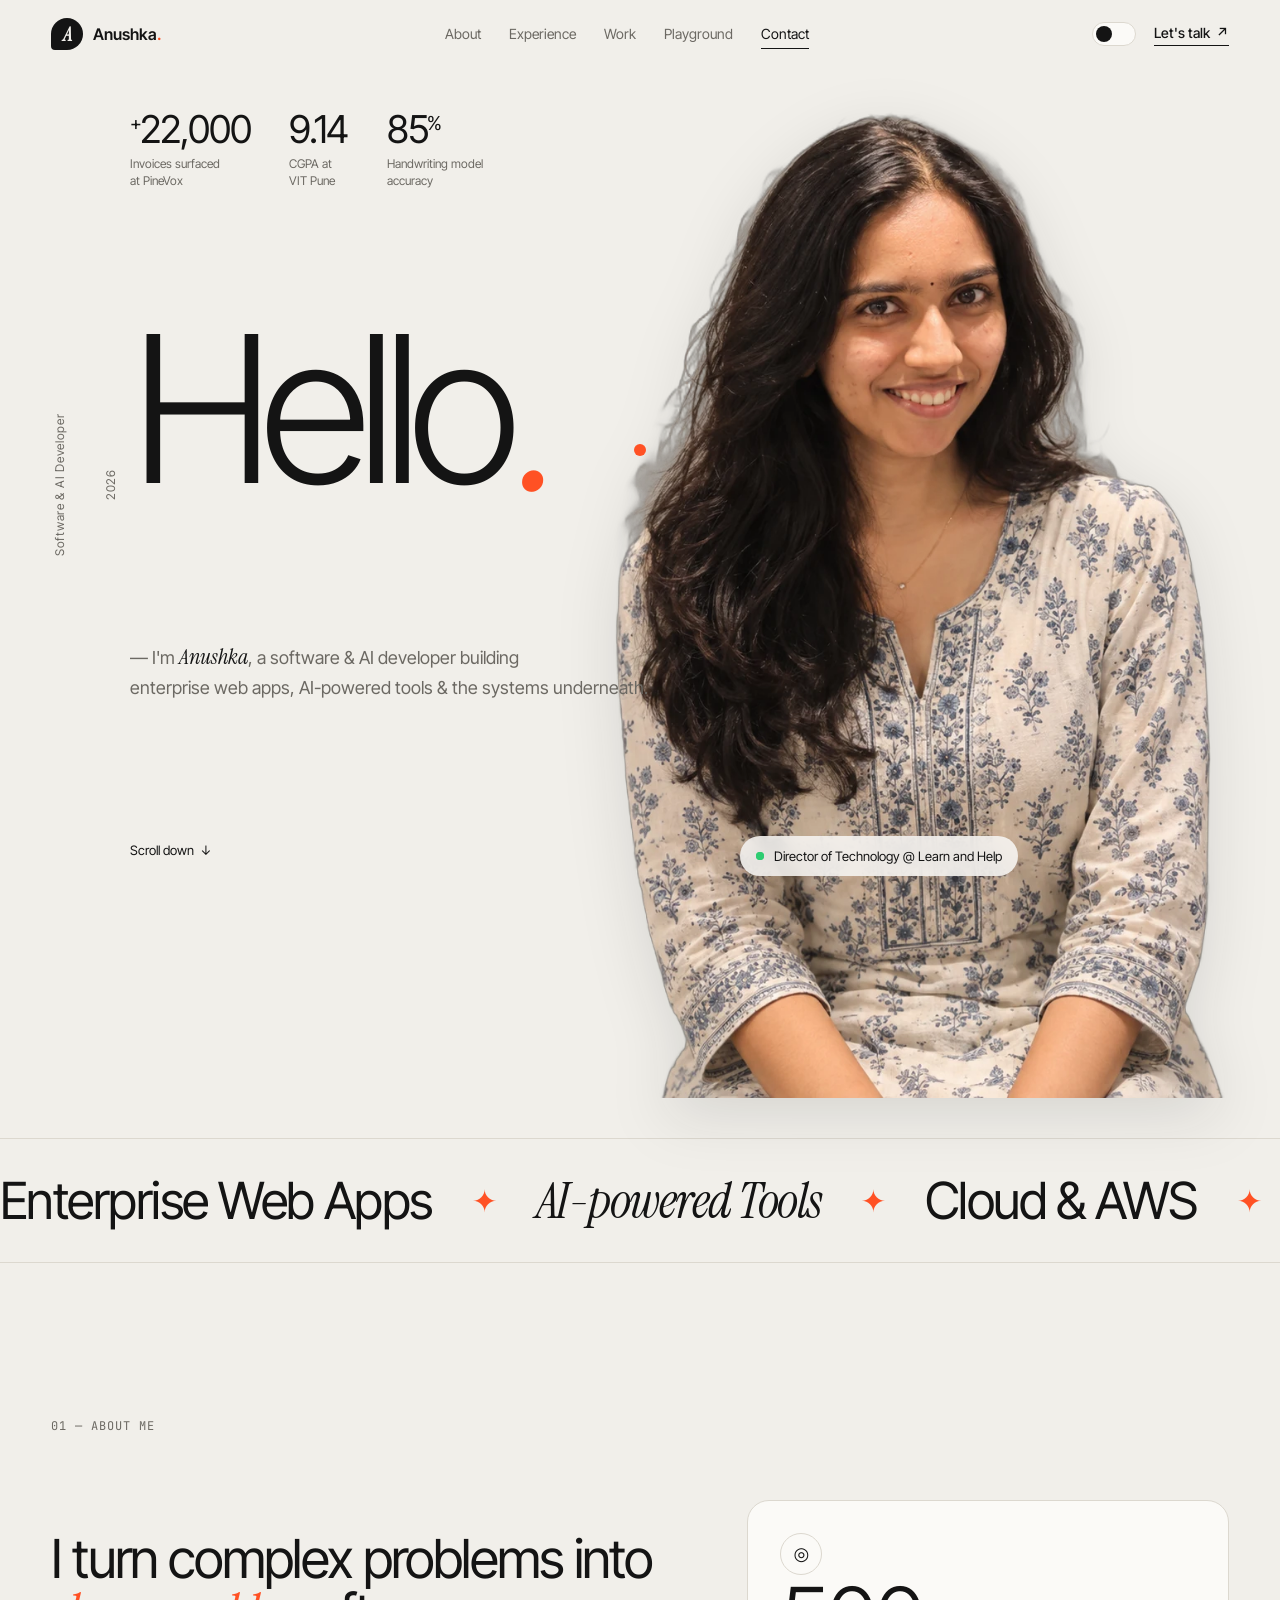
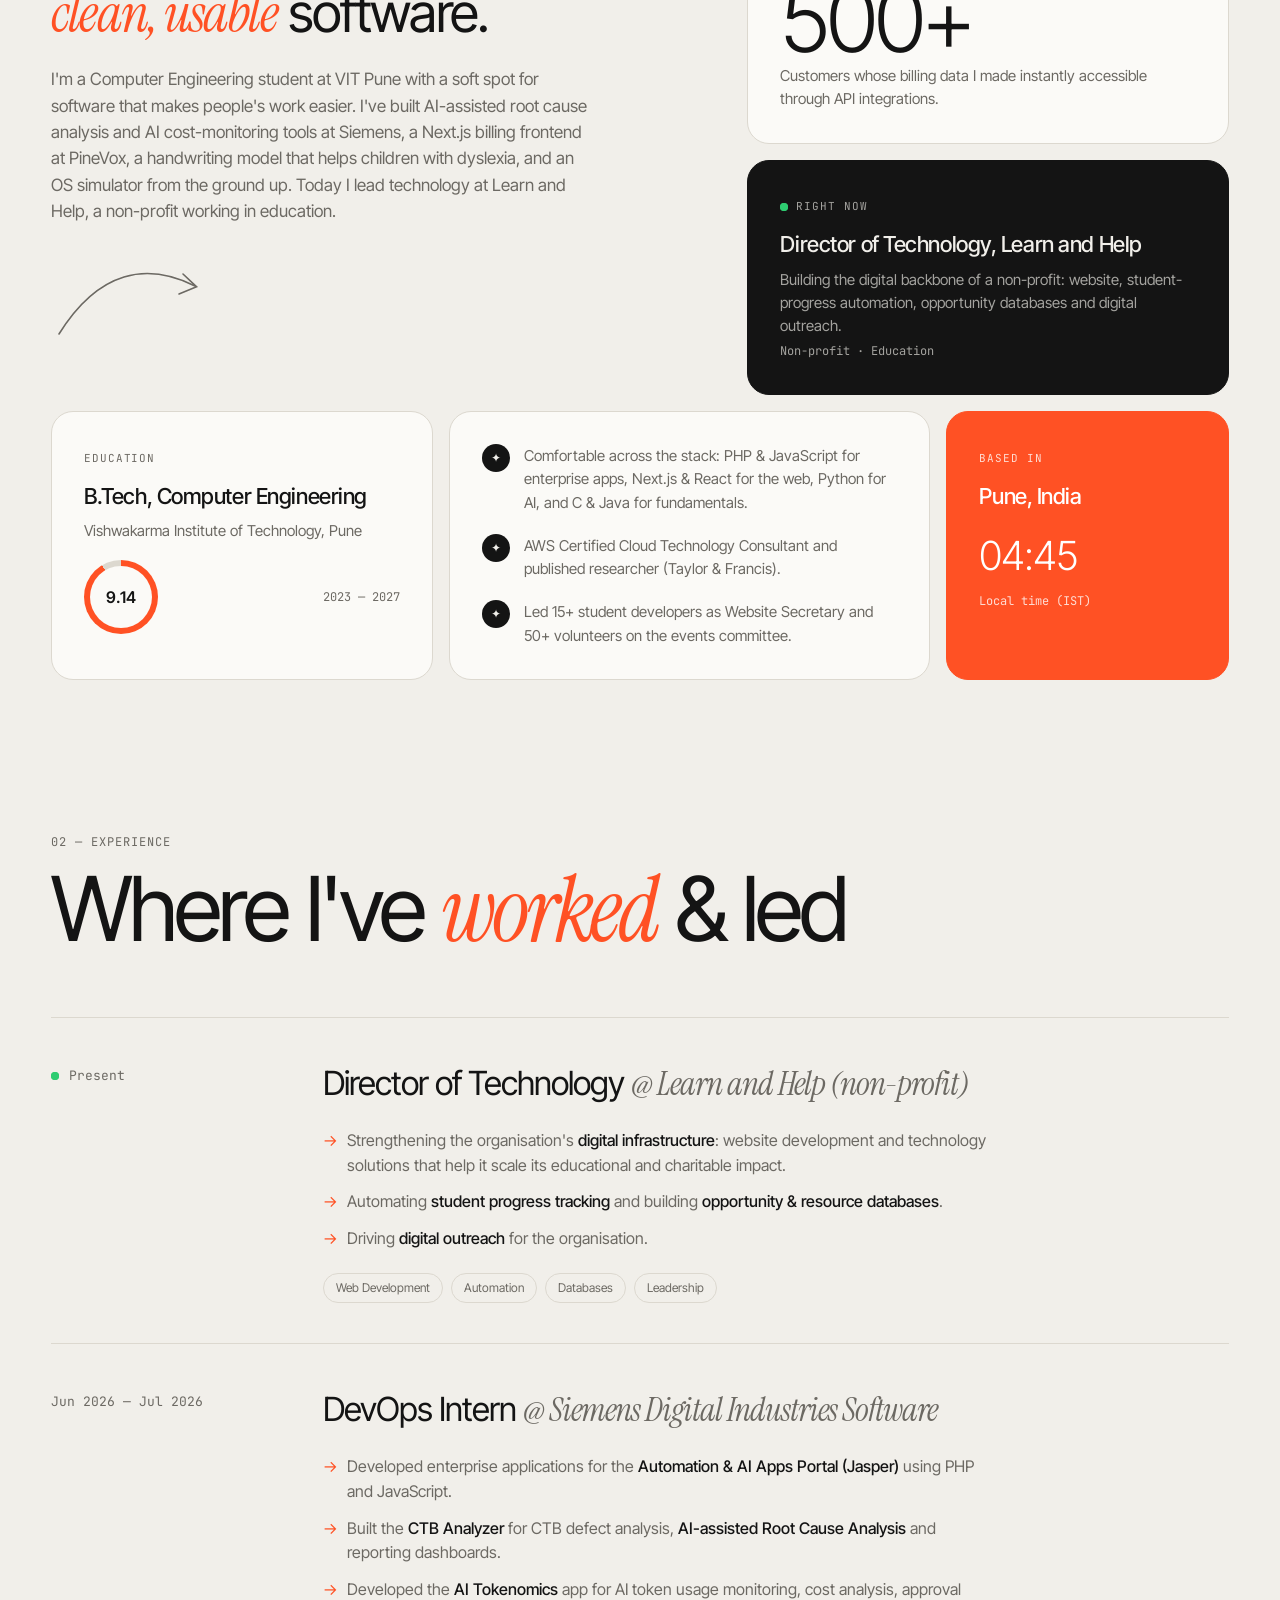
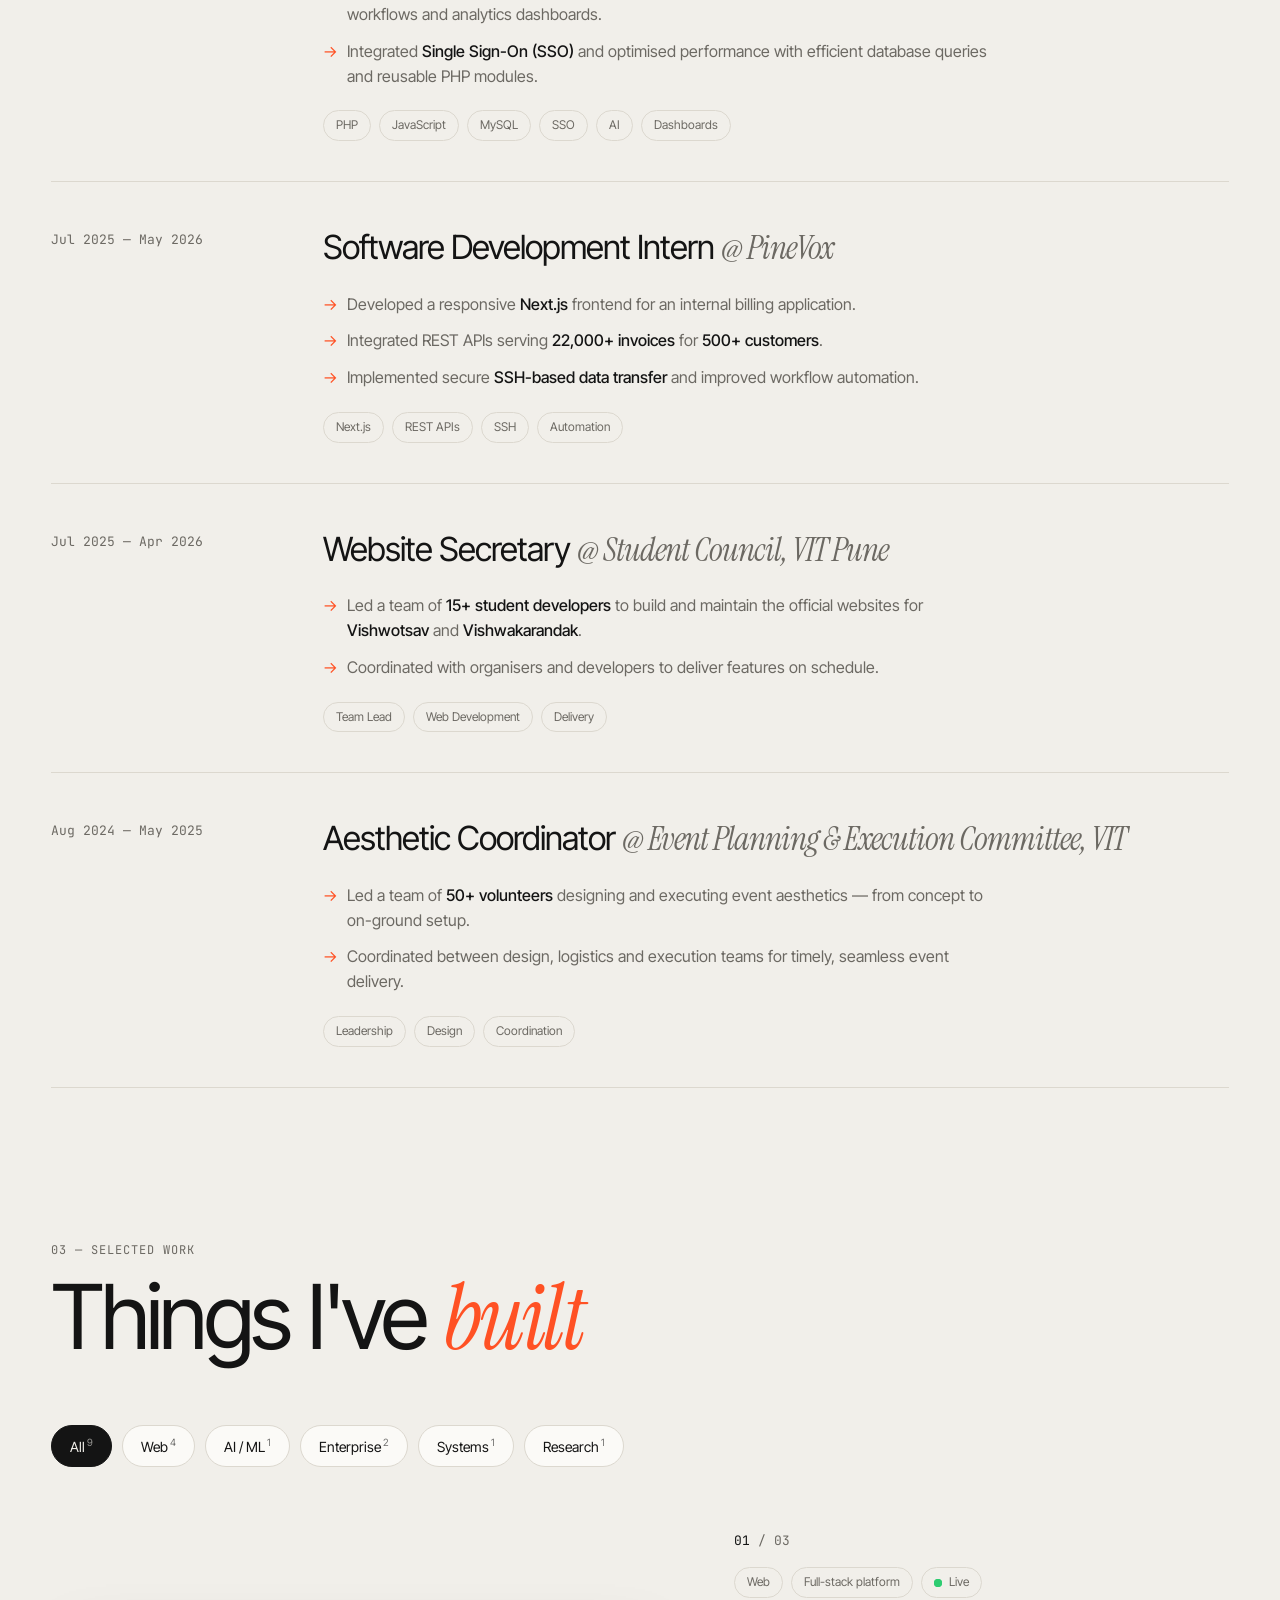
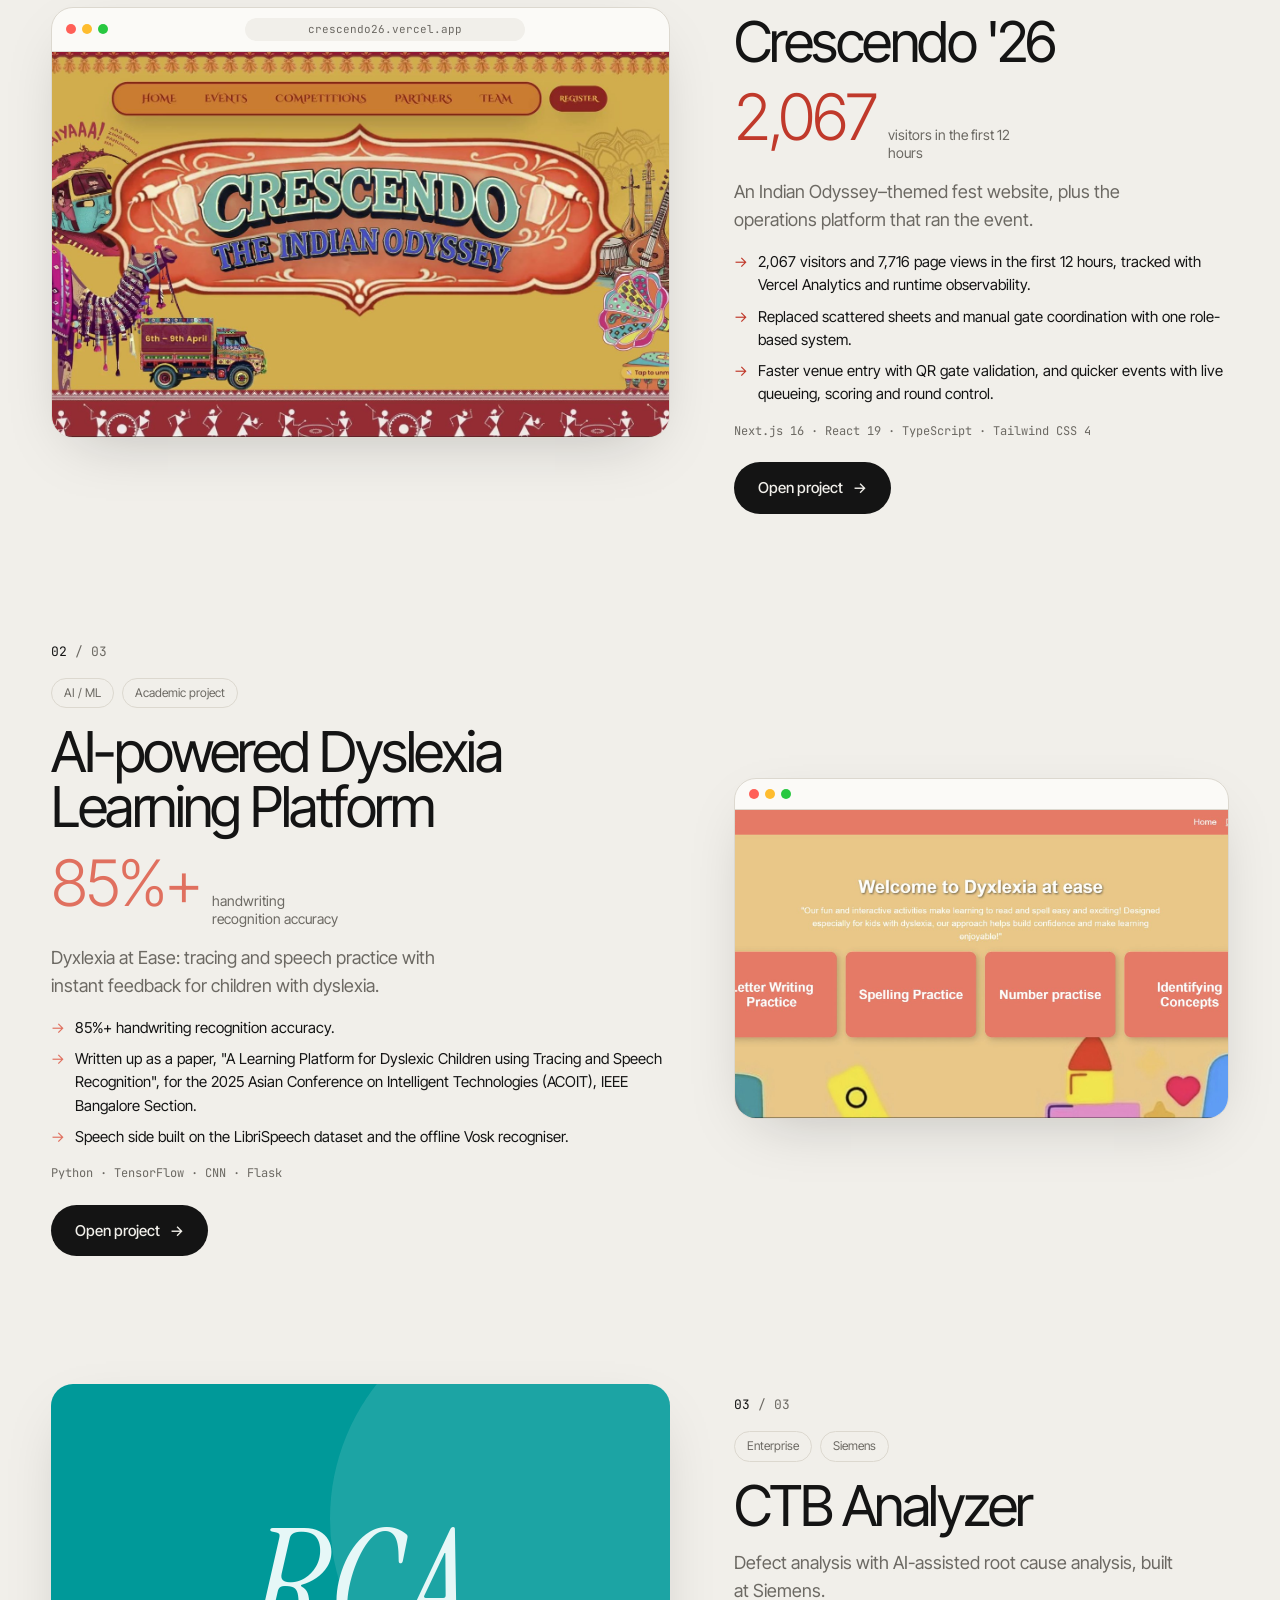
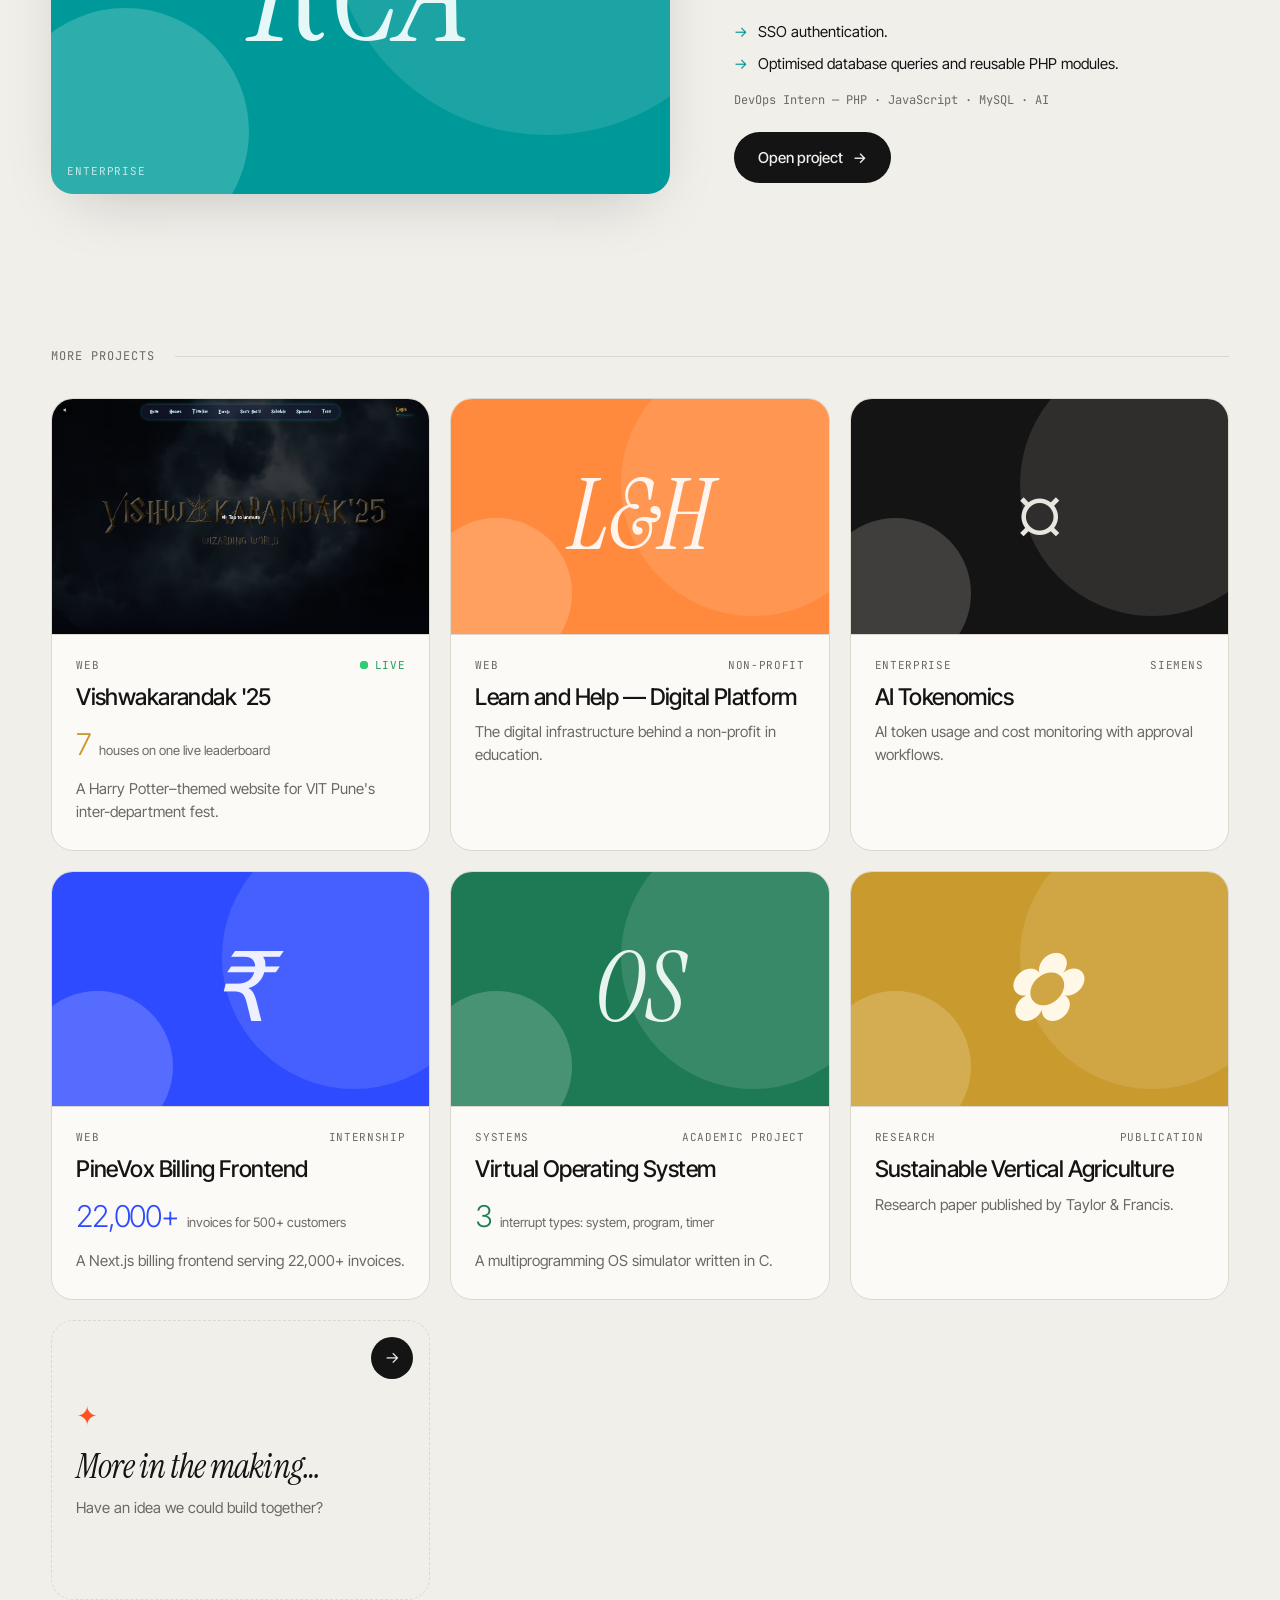
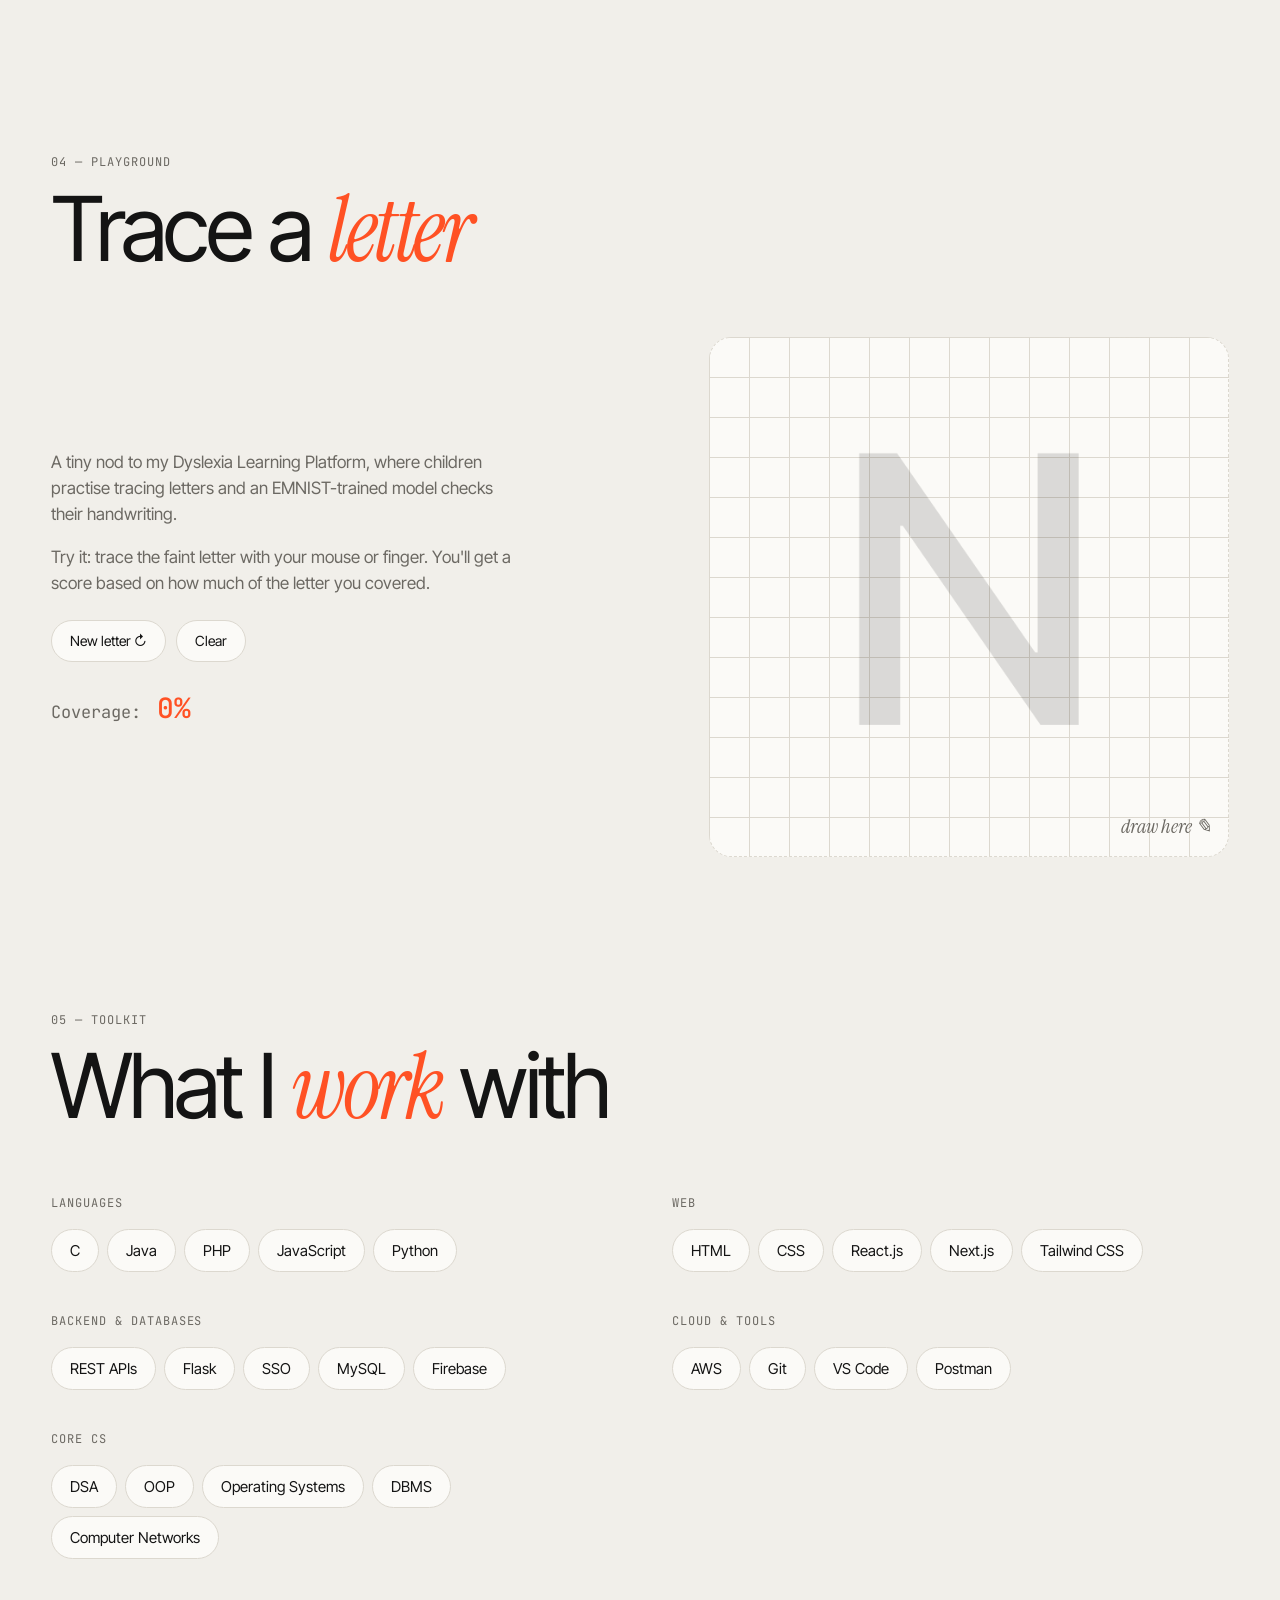
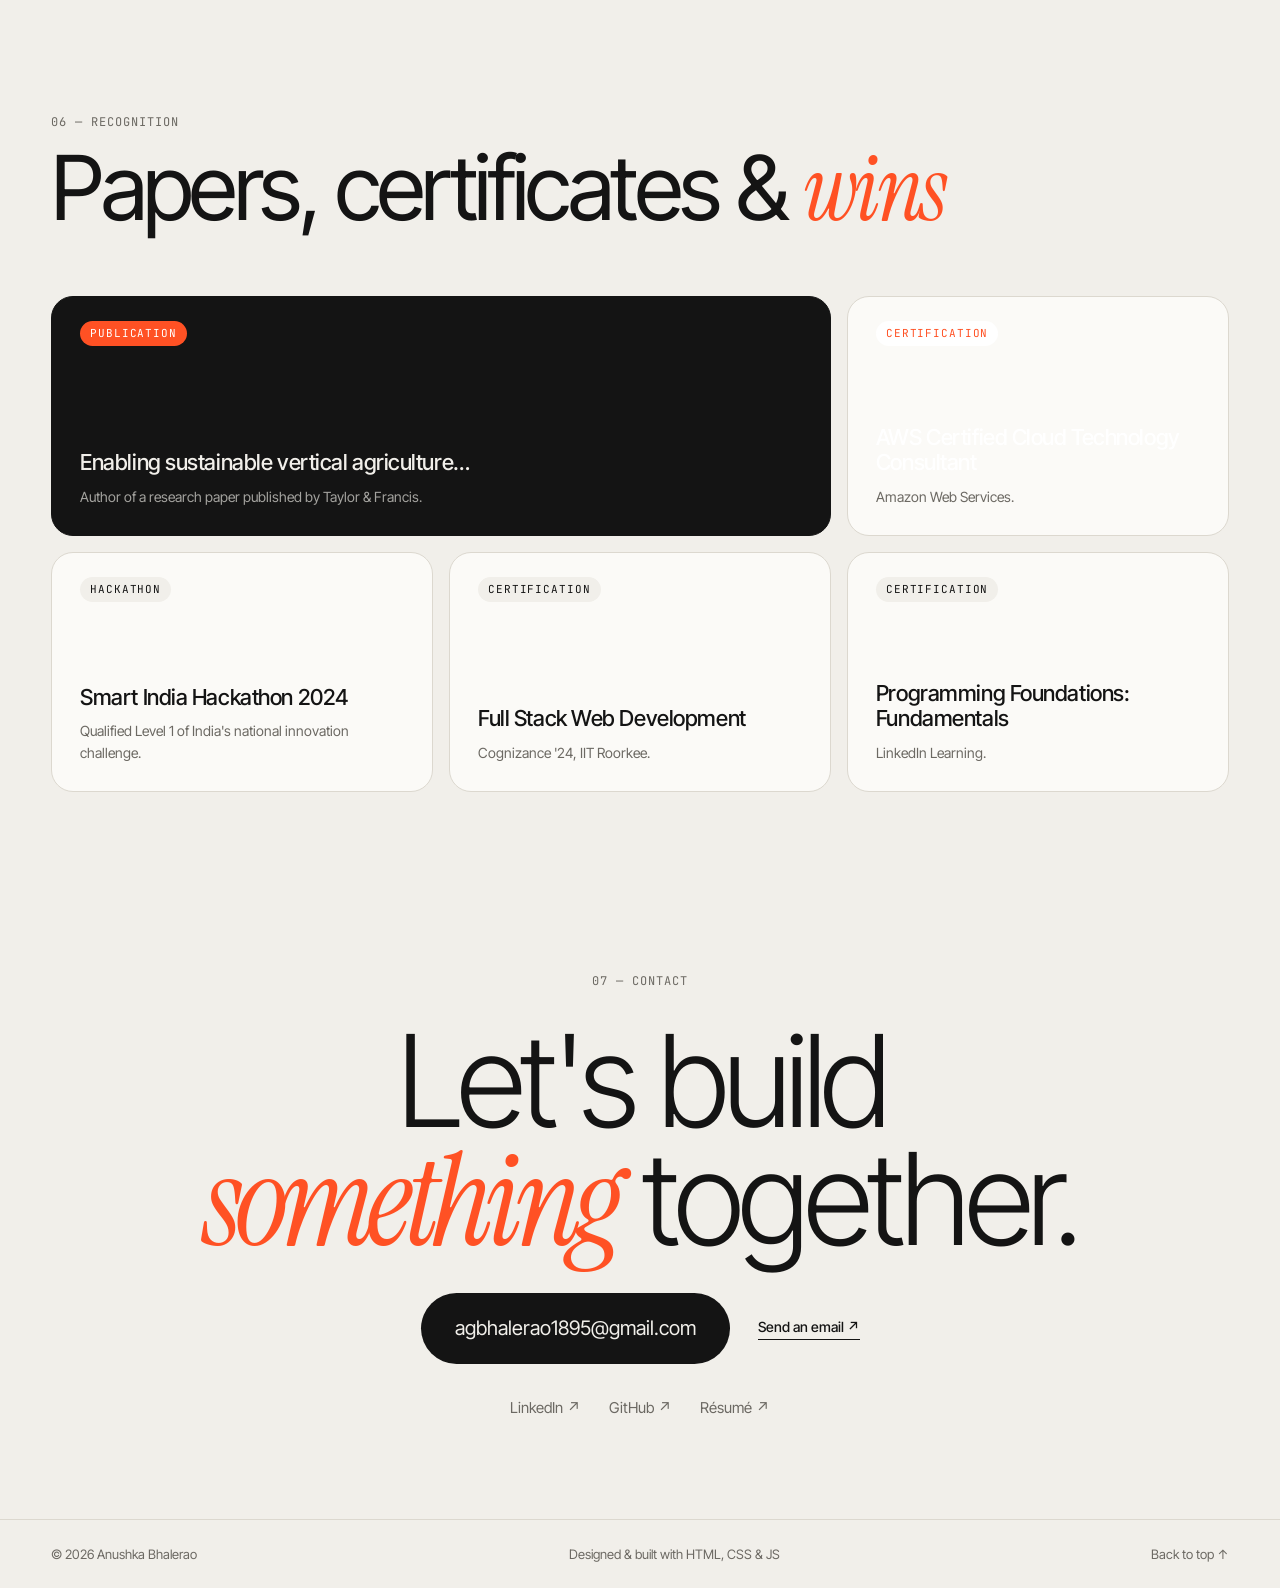
==== index.html @ 59ac5799 "portfolio website" ====
<!DOCTYPE html>
<html lang="en">
<head>
  <meta charset="UTF-8" />
  <meta name="viewport" content="width=device-width, initial-scale=1.0" />
  <title>Anushka Bhalerao — Computer Engineer</title>
  <meta name="description" content="Portfolio of Anushka Bhalerao — Computer Engineering student at VIT Pune, software & AI developer, AWS Certified Cloud Technology Consultant and Director of Technology at Learn and Help." />
  <link rel="preconnect" href="https://fonts.googleapis.com" />
  <link rel="preconnect" href="https://fonts.gstatic.com" crossorigin />
  <link href="https://fonts.googleapis.com/css2?family=Instrument+Serif:ital@0;1&family=Inter+Tight:wght@300;400;500;600&family=JetBrains+Mono:wght@400;500&display=swap" rel="stylesheet" />
  <link rel="stylesheet" href="style.css" />
</head>
<body>

  <!-- Preloader -->
  <div class="loader" id="loader">
    <span class="loader-name">Anushka Bhalerao</span>
    <span class="loader-count" id="loaderCount">0</span>
  </div>

  <!-- Custom cursor (desktop only) -->
  <div class="cursor" id="cursor"></div>

  <!-- Scroll progress -->
  <div class="progress" id="progress"></div>

  <!-- Navigation -->
  <header class="nav" id="nav">
    <a href="#top" class="logo" aria-label="Home">
      <span class="logo-mark">A</span><span class="logo-text">Anushka<i>.</i></span>
    </a>
    <nav class="nav-links" id="navLinks">
      <a href="#about">About</a>
      <a href="#experience">Experience</a>
      <a href="#work">Work</a>
      <a href="#playground">Playground</a>
      <a href="#contact">Contact</a>
    </nav>
    <div class="nav-actions">
      <button class="theme-toggle" id="themeToggle" aria-label="Toggle dark mode">
        <span class="theme-dot"></span>
      </button>
      <a href="#contact" class="btn-link magnetic">Let's talk <span class="arrow">↗</span></a>
      <button class="menu-btn" id="menuBtn" aria-label="Open menu"><span></span><span></span></button>
    </div>
  </header>

  <main id="top">

    <!-- ============ HERO ============ -->
    <section class="hero">
      <aside class="hero-side">
        <span>Software &amp; AI Developer</span>
        <span class="side-line"></span>
        <span>2026</span>
      </aside>

      <div class="hero-left">
        <div class="hero-stats reveal">
          <div><strong><sup>+</sup><span class="count" data-to="22000">0</span></strong><small>Invoices surfaced<br />at PineVox</small></div>
          <div><strong><span class="count" data-to="9.14" data-decimals="2">0</span></strong><small>CGPA at<br />VIT Pune</small></div>
          <div><strong><span class="count" data-to="85">0</span><sup>%</sup></strong><small>Handwriting model<br />accuracy</small></div>
        </div>

        <h1 class="hero-title" aria-label="Hello">
          <span class="split">Hello</span><span class="hero-dot">.</span>
        </h1>
        <p class="hero-sub reveal">— I'm <em>Anushka</em>, a software &amp; AI developer building<br />enterprise web apps, AI-powered tools &amp; the systems underneath.</p>

        <a href="#about" class="scroll-down">Scroll down <span>↓</span></a>
      </div>

      <div class="hero-right">
        <figure class="hero-photo reveal">
          <div class="photo-fallback" aria-hidden="true">AB</div>
          <img src="assets/photo-cutout.webp" alt="Portrait of Anushka Bhalerao" class="photo" />
          <figcaption class="photo-tag"><span class="pulse"></span> Director of Technology @ Learn and Help</figcaption>
        </figure>
      </div>
    </section>

    <!-- ============ MARQUEE ============ -->
    <div class="marquee" aria-hidden="true">
      <div class="marquee-track">
        <span>Enterprise Web Apps</span><i>✦</i><span>AI-powered Tools</span><i>✦</i><span>Cloud &amp; AWS</span><i>✦</i><span>Automation</span><i>✦</i><span>Operating Systems</span><i>✦</i><span>Research</span><i>✦</i>
        <span>Enterprise Web Apps</span><i>✦</i><span>AI-powered Tools</span><i>✦</i><span>Cloud &amp; AWS</span><i>✦</i><span>Automation</span><i>✦</i><span>Operating Systems</span><i>✦</i><span>Research</span><i>✦</i>
      </div>
    </div>

    <!-- ============ ABOUT (bento) ============ -->
    <section class="section about" id="about">
      <div class="section-head">
        <span class="eyebrow">01 — About me</span>
      </div>

      <div class="bento">
        <div class="tile tile-intro reveal">
          <h2>I turn complex problems into <em>clean, usable</em> software.</h2>
          <p>I'm a Computer Engineering student at VIT Pune with a soft spot for software that makes people's work easier. I've built AI-assisted root cause analysis and AI cost-monitoring tools at Siemens, a Next.js billing frontend at PineVox, a handwriting model that helps children with dyslexia, and an OS simulator from the ground up. Today I lead technology at Learn and Help, a non-profit working in education.</p>
          <svg class="doodle-arrow" viewBox="0 0 200 120" aria-hidden="true"><path d="M10 100 C 60 20, 120 10, 180 40" /><path d="M165 25 L182 41 L160 50" /></svg>
        </div>

        <div class="tile tile-stat reveal">
          <span class="tile-icon">◎</span>
          <strong><span class="count" data-to="500">0</span>+</strong>
          <p>Customers whose billing data I made instantly accessible through API integrations.</p>
        </div>

        <div class="tile tile-now reveal">
          <span class="eyebrow-sm"><span class="pulse"></span> Right now</span>
          <h3>Director of Technology, Learn and Help</h3>
          <p>Building the digital backbone of a non-profit: website, student-progress automation, opportunity databases and digital outreach.</p>
          <span class="tile-meta">Non-profit · Education</span>
        </div>

        <div class="tile tile-edu reveal">
          <span class="eyebrow-sm">Education</span>
          <h3>B.Tech, Computer Engineering</h3>
          <p>Vishwakarma Institute of Technology, Pune</p>
          <div class="cgpa">
            <div class="cgpa-ring" style="--p: 91.4"><span>9.14</span></div>
            <span class="tile-meta">2023 — 2027</span>
          </div>
        </div>

        <div class="tile tile-points reveal">
          <div class="point"><span>✦</span><p>Comfortable across the stack: PHP &amp; JavaScript for enterprise apps, Next.js &amp; React for the web, Python for AI, and C &amp; Java for fundamentals.</p></div>
          <div class="point"><span>✦</span><p>AWS Certified Cloud Technology Consultant and published researcher (Taylor &amp; Francis).</p></div>
          <div class="point"><span>✦</span><p>Led 15+ student developers as Website Secretary and 50+ volunteers on the events committee.</p></div>
        </div>

        <div class="tile tile-location reveal">
          <span class="eyebrow-sm">Based in</span>
          <h3>Pune, India</h3>
          <p class="clock" id="clock">--:--</p>
          <span class="tile-meta">Local time (IST)</span>
        </div>
      </div>
    </section>

    <!-- ============ EXPERIENCE ============ -->
    <section class="section experience" id="experience">
      <div class="section-head">
        <span class="eyebrow">02 — Experience</span>
        <h2 class="section-title">Where I've <em>worked</em> &amp; led</h2>
      </div>

      <div class="timeline">
        <article class="job reveal">
          <div class="job-date"><span class="pulse"></span> Present</div>
          <div class="job-body">
            <h3>Director of Technology <span>@ Learn and Help (non-profit)</span></h3>
            <ul>
              <li>Strengthening the organisation's <b>digital infrastructure</b>: website development and technology solutions that help it scale its educational and charitable impact.</li>
              <li>Automating <b>student progress tracking</b> and building <b>opportunity &amp; resource databases</b>.</li>
              <li>Driving <b>digital outreach</b> for the organisation.</li>
            </ul>
            <div class="tags"><span>Web Development</span><span>Automation</span><span>Databases</span><span>Leadership</span></div>
          </div>
        </article>

        <article class="job reveal">
          <div class="job-date">Jun 2026 — Jul 2026</div>
          <div class="job-body">
            <h3>DevOps Intern <span>@ Siemens Digital Industries Software</span></h3>
            <ul>
              <li>Developed enterprise applications for the <b>Automation &amp; AI Apps Portal (Jasper)</b> using PHP and JavaScript.</li>
              <li>Built the <b>CTB Analyzer</b> for CTB defect analysis, <b>AI-assisted Root Cause Analysis</b> and reporting dashboards.</li>
              <li>Developed the <b>AI Tokenomics</b> app for AI token usage monitoring, cost analysis, approval workflows and analytics dashboards.</li>
              <li>Integrated <b>Single Sign-On (SSO)</b> and optimised performance with efficient database queries and reusable PHP modules.</li>
            </ul>
            <div class="tags"><span>PHP</span><span>JavaScript</span><span>MySQL</span><span>SSO</span><span>AI</span><span>Dashboards</span></div>
          </div>
        </article>

        <article class="job reveal">
          <div class="job-date">Jul 2025 — May 2026</div>
          <div class="job-body">
            <h3>Software Development Intern <span>@ PineVox</span></h3>
            <ul>
              <li>Developed a responsive <b>Next.js</b> frontend for an internal billing application.</li>
              <li>Integrated REST APIs serving <b>22,000+ invoices</b> for <b>500+ customers</b>.</li>
              <li>Implemented secure <b>SSH-based data transfer</b> and improved workflow automation.</li>
            </ul>
            <div class="tags"><span>Next.js</span><span>REST APIs</span><span>SSH</span><span>Automation</span></div>
          </div>
        </article>

        <article class="job reveal">
          <div class="job-date">Jul 2025 — Apr 2026</div>
          <div class="job-body">
            <h3>Website Secretary <span>@ Student Council, VIT Pune</span></h3>
            <ul>
              <li>Led a team of <b>15+ student developers</b> to build and maintain the official websites for <b>Vishwotsav</b> and <b>Vishwakarandak</b>.</li>
              <li>Coordinated with organisers and developers to deliver features on schedule.</li>
            </ul>
            <div class="tags"><span>Team Lead</span><span>Web Development</span><span>Delivery</span></div>
          </div>
        </article>

        <article class="job reveal">
          <div class="job-date">Aug 2024 — May 2025</div>
          <div class="job-body">
            <h3>Aesthetic Coordinator <span>@ Event Planning &amp; Execution Committee, VIT</span></h3>
            <ul>
              <li>Led a team of <b>50+ volunteers</b> designing and executing event aesthetics — from concept to on-ground setup.</li>
              <li>Coordinated between design, logistics and execution teams for timely, seamless event delivery.</li>
            </ul>
            <div class="tags"><span>Leadership</span><span>Design</span><span>Coordination</span></div>
          </div>
        </article>
      </div>
    </section>

    <!-- ============ WORK / PROJECTS ============ -->
    <section class="section work" id="work">
      <div class="section-head">
        <span class="eyebrow">03 — Selected work</span>
        <h2 class="section-title">Things I've <em>built</em></h2>
      </div>

      <div class="filters" id="filters" role="group" aria-label="Filter projects">
        <!-- buttons generated from projects.js -->
      </div>

      <!-- large case-study cards for projects marked `featured` in projects.js -->
      <div class="featured" id="featured"></div>

      <h3 class="more-label" id="moreLabel">More projects</h3>
      <div class="project-grid" id="projectGrid"></div>
    </section>

    <!-- ============ PLAYGROUND ============ -->
    <section class="section playground" id="playground">
      <div class="section-head">
        <span class="eyebrow">04 — Playground</span>
        <h2 class="section-title">Trace a <em>letter</em></h2>
      </div>

      <div class="play-grid">
        <div class="play-copy reveal">
          <p>A tiny nod to my Dyslexia Learning Platform, where children practise tracing letters and an EMNIST-trained model checks their handwriting.</p>
          <p>Try it: trace the faint letter with your mouse or finger. You'll get a score based on how much of the letter you covered.</p>
          <div class="play-controls">
            <button class="chip" id="nextLetter">New letter ↻</button>
            <button class="chip" id="clearCanvas">Clear</button>
          </div>
          <p class="play-score" id="playScore">Coverage: <b>0%</b></p>
        </div>
        <div class="canvas-wrap reveal">
          <canvas id="traceCanvas" width="600" height="600" aria-label="Letter tracing canvas"></canvas>
          <span class="canvas-hint" id="canvasHint">draw here ✎</span>
        </div>
      </div>
    </section>

    <!-- ============ SKILLS ============ -->
    <section class="section skills" id="skills">
      <div class="section-head">
        <span class="eyebrow">05 — Toolkit</span>
        <h2 class="section-title">What I <em>work</em> with</h2>
      </div>

      <div class="skill-groups">
        <div class="skill-group reveal"><h4>Languages</h4><div class="tags lg"><span>C</span><span>Java</span><span>PHP</span><span>JavaScript</span><span>Python</span></div></div>
        <div class="skill-group reveal"><h4>Web</h4><div class="tags lg"><span>HTML</span><span>CSS</span><span>React.js</span><span>Next.js</span><span>Tailwind CSS</span></div></div>
        <div class="skill-group reveal"><h4>Backend &amp; Databases</h4><div class="tags lg"><span>REST APIs</span><span>Flask</span><span>SSO</span><span>MySQL</span><span>Firebase</span></div></div>
        <div class="skill-group reveal"><h4>Cloud &amp; Tools</h4><div class="tags lg"><span>AWS</span><span>Git</span><span>VS Code</span><span>Postman</span></div></div>
        <div class="skill-group reveal"><h4>Core CS</h4><div class="tags lg"><span>DSA</span><span>OOP</span><span>Operating Systems</span><span>DBMS</span><span>Computer Networks</span></div></div>
      </div>
    </section>

    <!-- ============ ACHIEVEMENTS ============ -->
    <section class="section achievements" id="achievements">
      <div class="section-head">
        <span class="eyebrow">06 — Recognition</span>
        <h2 class="section-title">Papers, certificates &amp; <em>wins</em></h2>
      </div>

      <div class="awards">
        <article class="award reveal">
          <span class="award-kind">Publication</span>
          <h3>Enabling sustainable vertical agriculture…</h3>
          <p>Author of a research paper published by Taylor &amp; Francis.</p>
        </article>
        <article class="award award-accent reveal">
          <span class="award-kind">Certification</span>
          <h3>AWS Certified Cloud Technology Consultant</h3>
          <p>Amazon Web Services.</p>
        </article>
        <article class="award reveal">
          <span class="award-kind">Hackathon</span>
          <h3>Smart India Hackathon 2024</h3>
          <p>Qualified Level 1 of India's national innovation challenge.</p>
        </article>
        <article class="award reveal">
          <span class="award-kind">Certification</span>
          <h3>Full Stack Web Development</h3>
          <p>Cognizance '24, IIT Roorkee.</p>
        </article>
        <article class="award reveal">
          <span class="award-kind">Certification</span>
          <h3>Programming Foundations: Fundamentals</h3>
          <p>LinkedIn Learning.</p>
        </article>
      </div>
    </section>

    <!-- ============ CONTACT ============ -->
    <section class="contact" id="contact">
      <span class="eyebrow">07 — Contact</span>
      <h2 class="contact-title">Let's build<br /><em>something</em> together.</h2>
      <div class="contact-actions">
        <button class="email-btn magnetic" id="emailBtn" data-email="agbhalerao1895@gmail.com">
          <span class="email-text">agbhalerao1895@gmail.com</span>
          <span class="email-copied">Copied to clipboard ✓</span>
        </button>
        <a class="btn-link" href="mailto:agbhalerao1895@gmail.com">Send an email ↗</a>
      </div>
      <div class="socials">
        <a href="https://www.linkedin.com/in/anushka-bhalerao-3800992a0/" target="_blank" rel="noopener">LinkedIn ↗</a>
        <a href="https://github.com/Anushka05012" target="_blank" rel="noopener">GitHub ↗</a>
        <a href="assets/resume.pdf" target="_blank" rel="noopener">Résumé ↗</a>
      </div>
    </section>
  </main>

  <footer class="footer">
    <span>© <span class="year"></span> Anushka Bhalerao</span>
    <span>Designed &amp; built with HTML, CSS &amp; JS</span>
    <a href="#top">Back to top ↑</a>
  </footer>

  <script src="projects.js"></script>
  <script src="common.js"></script>
  <script src="script.js"></script>
</body>
</html>
---- style.css ----
/* =========================================================
   Anushka Bhalerao — Portfolio
   Plain HTML / CSS / JS. Colours live in the tokens below.
   ========================================================= */

:root {
  --bg: #f1efea;
  --surface: #fbfaf7;
  --ink: #141414;
  --muted: #6c6963;
  --line: #dcd8cf;
  --accent: #ff5124;
  --accent-ink: #ffffff;
  --shadow: 0 20px 60px -25px rgba(20, 20, 20, 0.25);

  --font-sans: "Inter Tight", system-ui, -apple-system, Segoe UI, sans-serif;
  --font-serif: "Instrument Serif", Georgia, serif;
  --font-mono: "JetBrains Mono", ui-monospace, monospace;

  --gutter: clamp(16px, 4vw, 56px);
  --radius: 22px;
  --ease: cubic-bezier(0.22, 1, 0.36, 1);
}

[data-theme="dark"] {
  --bg: #0f0f0e;
  --surface: #191917;
  --ink: #f2efe9;
  --muted: #9b978f;
  --line: #2c2b28;
  --accent: #ff6a3d;
  --shadow: 0 20px 60px -25px rgba(0, 0, 0, 0.7);
}

*, *::before, *::after { box-sizing: border-box; margin: 0; padding: 0; }

html { scroll-behavior: smooth; }

body {
  background: var(--bg);
  color: var(--ink);
  font-family: var(--font-sans);
  font-size: 16px;
  line-height: 1.55;
  -webkit-font-smoothing: antialiased;
  overflow-x: hidden;
  transition: background 0.5s var(--ease), color 0.5s var(--ease);
}

body.loading { overflow: hidden; }

a { color: inherit; text-decoration: none; }
button { font: inherit; color: inherit; background: none; border: 0; cursor: pointer; }
img { display: block; max-width: 100%; }
em { font-family: var(--font-serif); font-style: italic; font-weight: 400; }
::selection { background: var(--accent); color: var(--accent-ink); }

/* ---------- Preloader ---------- */
.loader {
  position: fixed; inset: 0; z-index: 1000;
  background: var(--ink); color: var(--bg);
  display: flex; align-items: flex-end; justify-content: space-between;
  padding: var(--gutter);
  transition: transform 0.9s var(--ease);
}
.loader.done { transform: translateY(-100%); }
.loader-name { font-family: var(--font-serif); font-size: clamp(22px, 3vw, 36px); font-style: italic; }
.loader-count { font-size: clamp(64px, 14vw, 200px); font-weight: 300; line-height: 0.8; letter-spacing: -0.04em; }

/* ---------- Custom cursor ---------- */
.cursor {
  position: fixed; top: 0; left: 0; z-index: 999;
  width: 12px; height: 12px; border-radius: 50%;
  background: var(--accent);
  pointer-events: none;
  transform: translate(-50%, -50%);
  transition: width 0.3s var(--ease), height 0.3s var(--ease), background 0.3s, opacity 0.3s;
  display: grid; place-items: center;
  mix-blend-mode: normal;
}
.cursor.hover { width: 44px; height: 44px; background: color-mix(in srgb, var(--accent) 25%, transparent); }
.cursor.hide { opacity: 0; width: 0; height: 0; }
@media (hover: none), (pointer: coarse) { .cursor { display: none; } }

/* ---------- Progress bar ---------- */
.progress {
  position: fixed; top: 0; left: 0; height: 2px; width: 100%;
  background: var(--accent); transform-origin: left; transform: scaleX(0);
  z-index: 200;
}

/* ---------- Navigation ---------- */
.nav {
  position: fixed; top: 0; left: 0; right: 0; z-index: 100;
  display: flex; align-items: center; justify-content: space-between; gap: 24px;
  padding: 18px var(--gutter);
  transition: background 0.4s, padding 0.4s var(--ease), transform 0.5s var(--ease);
}
.nav.scrolled {
  background: color-mix(in srgb, var(--bg) 82%, transparent);
  backdrop-filter: blur(14px);
  -webkit-backdrop-filter: blur(14px);
  padding-block: 12px;
  border-bottom: 1px solid var(--line);
}
.nav.hidden { transform: translateY(-100%); }

.logo { display: flex; align-items: center; gap: 10px; font-weight: 600; }
.logo-mark {
  width: 32px; height: 32px; border-radius: 50% 50% 50% 4px;
  background: var(--ink); color: var(--bg);
  display: grid; place-items: center;
  font-family: var(--font-serif); font-size: 20px; font-style: italic;
}
.logo-text i { color: var(--accent); font-style: normal; }

.nav-links { display: flex; gap: 28px; font-size: 14px; }
.nav-links a { position: relative; color: var(--muted); transition: color 0.3s; }
.nav-links a:hover, .nav-links a.active { color: var(--ink); }
.nav-links a::after {
  content: ""; position: absolute; left: 0; bottom: -4px; height: 1px; width: 100%;
  background: currentColor; transform: scaleX(0); transform-origin: right;
  transition: transform 0.4s var(--ease);
}
.nav-links a:hover::after, .nav-links a.active::after { transform: scaleX(1); transform-origin: left; }

.nav-actions { display: flex; align-items: center; gap: 18px; }

.btn-link {
  display: inline-flex; align-items: center; gap: 6px;
  font-size: 14px; font-weight: 500;
  border-bottom: 1px solid currentColor; padding-bottom: 2px;
}
.btn-link .arrow { transition: transform 0.3s var(--ease); }
.btn-link:hover .arrow { transform: translate(2px, -2px); }

.theme-toggle {
  width: 44px; height: 24px; border-radius: 99px;
  border: 1px solid var(--line); background: var(--surface);
  position: relative;
}
.theme-dot {
  position: absolute; top: 3px; left: 3px;
  width: 16px; height: 16px; border-radius: 50%;
  background: var(--ink);
  transition: transform 0.4s var(--ease);
}
[data-theme="dark"] .theme-dot { transform: translateX(20px); background: var(--accent); }

.menu-btn { display: none; width: 32px; height: 32px; position: relative; }
.menu-btn span {
  position: absolute; left: 6px; right: 6px; height: 1.5px; background: var(--ink);
  transition: transform 0.4s var(--ease);
}
.menu-btn span:first-child { top: 12px; }
.menu-btn span:last-child { top: 19px; }
.menu-open .menu-btn span:first-child { transform: translateY(3.5px) rotate(45deg); }
.menu-open .menu-btn span:last-child { transform: translateY(-3.5px) rotate(-45deg); }

/* ---------- Shared ---------- */
.section { padding: clamp(80px, 12vw, 160px) var(--gutter) 0; position: relative; }
.section-head { display: flex; flex-direction: column; gap: 14px; margin-bottom: clamp(36px, 5vw, 64px); }
.eyebrow { font-family: var(--font-mono); font-size: 12px; letter-spacing: 0.08em; text-transform: uppercase; color: var(--muted); }
.eyebrow-sm { display: inline-flex; align-items: center; gap: 8px; font-family: var(--font-mono); font-size: 11px; text-transform: uppercase; letter-spacing: 0.08em; color: var(--muted); }
.section-title { font-size: clamp(40px, 7vw, 96px); font-weight: 400; line-height: 0.95; letter-spacing: -0.04em; }
.section-title em { color: var(--accent); }

.tags { display: flex; flex-wrap: wrap; gap: 8px; }
.tags span {
  font-size: 12px; padding: 5px 12px; border-radius: 99px;
  border: 1px solid var(--line); color: var(--muted);
  transition: all 0.3s var(--ease);
}
.tags.lg span { font-size: 15px; padding: 9px 18px; color: var(--ink); background: var(--surface); }
.tags.lg span:hover { background: var(--ink); color: var(--bg); border-color: var(--ink); transform: translateY(-2px); }

.chip {
  padding: 9px 18px; border-radius: 99px; font-size: 14px;
  border: 1px solid var(--line); background: var(--surface);
  transition: all 0.3s var(--ease);
}
.chip:hover { border-color: var(--ink); }
.chip.active { background: var(--ink); color: var(--bg); border-color: var(--ink); }
.chip sup { font-size: 10px; margin-left: 2px; opacity: 0.6; }

.pulse {
  width: 8px; height: 8px; border-radius: 50%; background: #2ecc71;
  position: relative; display: inline-block; flex-shrink: 0;
}
.pulse::after {
  content: ""; position: absolute; inset: 0; border-radius: 50%; background: inherit;
  animation: pulse 1.8s ease-out infinite;
}
@keyframes pulse { to { transform: scale(3); opacity: 0; } }

/* Scroll reveal */
.reveal { opacity: 0; transform: translateY(40px); transition: opacity 1s var(--ease), transform 1s var(--ease); }
.reveal.in { opacity: 1; transform: none; }

/* ---------- Hero ---------- */
.hero {
  min-height: 100svh;
  display: grid;
  grid-template-columns: 40px 1.1fr 1fr;
  gap: clamp(16px, 3vw, 48px);
  padding: 110px var(--gutter) 0;
  align-items: start;
  --hero-bleed: 22vh; /* how far the photo runs past the bottom of the screen */
}

.hero-side {
  display: flex; flex-direction: column; align-items: center; gap: 16px;
  writing-mode: vertical-rl; transform: rotate(180deg);
  font-size: 12px; color: var(--muted); letter-spacing: 0.06em;
}
.side-line { flex: 1; width: 1px; background: var(--line); }
.hero-side, .hero-left { height: calc(100svh - 150px); }

.hero-left { display: flex; flex-direction: column; justify-content: space-between; gap: 32px; position: relative; z-index: 2; }

.hero-stats { display: flex; gap: clamp(20px, 3vw, 48px); flex-wrap: wrap; }
.hero-stats strong { display: block; font-size: clamp(28px, 3vw, 42px); font-weight: 400; letter-spacing: -0.03em; line-height: 1; }
.hero-stats sup { font-size: 0.5em; vertical-align: top; position: relative; top: 0.2em; }
.hero-stats small { display: block; font-size: 12px; color: var(--muted); margin-top: 8px; line-height: 1.35; }

.hero-title {
  font-size: clamp(96px, 16vw, 260px);
  font-weight: 300; letter-spacing: -0.075em; line-height: 0.8;
  display: flex; align-items: flex-end;
}
.hero-title .split { display: inline-flex; overflow: hidden; padding: 0 0.1em 0.06em 0; margin-right: -0.04em; }
.hero-title .char { display: inline-block; transform: translateY(105%); transition: transform 1.1s var(--ease); }
.hero-title.in .char { transform: none; }
.hero-dot { color: var(--accent); font-family: var(--font-serif); font-style: italic; }

.hero-sub { font-size: clamp(16px, 1.4vw, 20px); color: var(--muted); }
.hero-sub em { color: var(--ink); font-size: 1.2em; }

.scroll-down { font-size: 13px; display: inline-flex; gap: 6px; width: fit-content; }
.scroll-down span { display: inline-block; animation: bob 2s ease-in-out infinite; }
@keyframes bob { 50% { transform: translateY(5px); } }

.hero-right { position: relative; height: calc(100svh - 110px + var(--hero-bleed)); min-height: 520px; }
.hero-photo {
  position: absolute; inset: 0; margin: 0;
}
/* transparent cutout, taller than the screen so it runs off the bottom edge */
.hero-photo .photo {
  position: absolute; left: 50%; bottom: 0; z-index: 1;
  width: auto; height: 100%; max-width: none;
  translate: -50% 0;
  filter: drop-shadow(0 16px 30px rgba(20, 20, 20, 0.12));
  transform-origin: center bottom;
  transition: transform 1s var(--ease);
}
.hero-photo:hover .photo { transform: translateY(-6px) scale(1.02); }

/* monogram shown only if the photo fails to load */
.photo-fallback {
  position: absolute; inset: 0; display: none; place-items: center;
  font-family: var(--font-serif); font-style: italic; font-size: clamp(140px, 20vw, 300px); line-height: 1;
  color: color-mix(in srgb, var(--line) 70%, transparent);
  user-select: none;
}
.no-photo .photo { display: none; }
.no-photo .photo-fallback { display: grid; }

.photo-tag {
  position: absolute; left: 16px; bottom: calc(var(--hero-bleed) + 24px); z-index: 2;
  display: inline-flex; align-items: center; gap: 10px;
  padding: 10px 16px; border-radius: 99px;
  background: color-mix(in srgb, var(--surface) 85%, transparent);
  backdrop-filter: blur(10px);
  font-size: 13px;
}

/* ---------- Marquee ---------- */
.marquee {
  margin-top: 40px;
  border-block: 1px solid var(--line);
  overflow: hidden; padding: 22px 0;
}
.marquee-track {
  display: flex; align-items: center; gap: 40px; width: max-content;
  animation: marquee 32s linear infinite;
  font-size: clamp(28px, 4vw, 54px); letter-spacing: -0.03em; white-space: nowrap;
}
.marquee-track span:nth-of-type(even) { font-family: var(--font-serif); font-style: italic; }
.marquee-track i { color: var(--accent); font-style: normal; font-size: 0.6em; }
.marquee:hover .marquee-track { animation-play-state: paused; }
@keyframes marquee { to { transform: translateX(-50%); } }

/* ---------- About bento ---------- */
.bento {
  display: grid;
  grid-template-columns: repeat(12, 1fr);
  grid-auto-rows: minmax(180px, auto);
  gap: 16px;
}
.tile {
  background: var(--surface);
  border: 1px solid var(--line);
  border-radius: var(--radius);
  padding: clamp(20px, 2.5vw, 32px);
  position: relative; overflow: hidden;
  transition: transform 0.5s var(--ease), box-shadow 0.5s var(--ease), opacity 1s var(--ease);
}
.tile:hover { transform: translateY(-4px); box-shadow: var(--shadow); }
.tile h3 { font-size: 22px; font-weight: 500; letter-spacing: -0.02em; margin: 10px 0 6px; }
.tile p { color: var(--muted); font-size: 15px; }
.tile-meta { font-family: var(--font-mono); font-size: 12px; color: var(--muted); }

.tile-intro { grid-column: span 7; grid-row: span 2; background: transparent; border: 0; padding-left: 0; }
.tile-intro:hover { transform: none; box-shadow: none; }
.tile-intro h2 { font-size: clamp(32px, 4.2vw, 60px); font-weight: 400; line-height: 1.02; letter-spacing: -0.035em; margin-bottom: 24px; }
.tile-intro h2 em { color: var(--accent); }
.tile-intro p { font-size: 17px; max-width: 54ch; }
.doodle-arrow { width: 160px; margin-top: 30px; fill: none; stroke: var(--muted); stroke-width: 2; stroke-linecap: round; }
.doodle-arrow path { stroke-dasharray: 300; stroke-dashoffset: 300; transition: stroke-dashoffset 2s var(--ease) 0.4s; }
.tile-intro.in .doodle-arrow path { stroke-dashoffset: 0; }

.tile-stat { grid-column: span 5; display: flex; flex-direction: column; justify-content: space-between; }
.tile-stat strong { font-size: clamp(56px, 7vw, 96px); font-weight: 300; letter-spacing: -0.05em; line-height: 1; }
.tile-icon {
  width: 42px; height: 42px; border-radius: 50%; border: 1px solid var(--line);
  display: grid; place-items: center; font-size: 18px;
}

.tile-now { grid-column: span 5; background: var(--ink); color: var(--bg); border-color: var(--ink); }
.tile-now p, .tile-now .tile-meta, .tile-now .eyebrow-sm { color: color-mix(in srgb, var(--bg) 65%, transparent); }

.tile-edu { grid-column: span 4; }
.cgpa { display: flex; align-items: center; justify-content: space-between; margin-top: 18px; }
.cgpa-ring {
  --p: 0;
  width: 74px; height: 74px; border-radius: 50%;
  background: conic-gradient(var(--accent) calc(var(--p) * 1%), var(--line) 0);
  display: grid; place-items: center; position: relative;
}
.cgpa-ring::before { content: ""; position: absolute; inset: 6px; border-radius: 50%; background: var(--surface); }
.cgpa-ring span { position: relative; font-weight: 600; font-size: 16px; }

.tile-points { grid-column: span 5; display: flex; flex-direction: column; justify-content: center; gap: 20px; }
.point { display: flex; gap: 14px; }
.point span {
  flex-shrink: 0; width: 28px; height: 28px; border-radius: 50%;
  background: var(--ink); color: var(--bg); display: grid; place-items: center; font-size: 12px;
}

.tile-location { grid-column: span 3; background: var(--accent); border-color: var(--accent); color: var(--accent-ink); }
.tile-location .eyebrow-sm, .tile-location .tile-meta, .tile-location p { color: color-mix(in srgb, var(--accent-ink) 80%, transparent); }
.clock { font-size: 40px !important; font-weight: 300; letter-spacing: -0.03em; color: var(--accent-ink) !important; margin-top: 12px; }

/* ---------- Experience ---------- */
.timeline { border-top: 1px solid var(--line); }
.job {
  display: grid; grid-template-columns: 240px 1fr; gap: 32px;
  padding: 40px 0; border-bottom: 1px solid var(--line);
}
.job-date { font-family: var(--font-mono); font-size: 13px; color: var(--muted); padding-top: 8px; display: flex; align-items: baseline; gap: 10px; }
.job h3 { font-size: clamp(24px, 2.6vw, 36px); font-weight: 400; letter-spacing: -0.03em; margin-bottom: 18px; }
.job h3 span { font-family: var(--font-serif); font-style: italic; color: var(--muted); }
.job ul { list-style: none; display: grid; gap: 12px; margin-bottom: 22px; max-width: 75ch; }
.job li { padding-left: 24px; position: relative; color: var(--muted); }
.job li::before { content: "→"; position: absolute; left: 0; color: var(--accent); }
.job li b { color: var(--ink); font-weight: 500; }

/* ---------- Work / projects ---------- */
.filters { display: flex; flex-wrap: wrap; gap: 10px; margin-bottom: clamp(36px, 5vw, 64px); }
.hide { display: none !important; }

/* little browser window around screenshots (also used on project pages) */
.browser {
  background: var(--surface); border: 1px solid var(--line);
  border-radius: var(--radius); overflow: hidden;
}
.browser-bar {
  display: flex; align-items: center; gap: 6px;
  padding: 10px 14px; border-bottom: 1px solid var(--line);
}
.browser-bar i { width: 10px; height: 10px; border-radius: 50%; background: var(--line); }
.browser-bar i:nth-child(1) { background: #ff5f57; }
.browser-bar i:nth-child(2) { background: #febc2e; }
.browser-bar i:nth-child(3) { background: #28c840; }
.browser-bar span {
  flex: 0 1 280px; min-width: 0; margin-inline: auto; padding: 3px 14px; border-radius: 99px;
  background: var(--bg); font-family: var(--font-mono); font-size: 11px; color: var(--muted);
  text-align: center; white-space: nowrap; overflow: hidden; text-overflow: ellipsis;
}
.browser-view { aspect-ratio: 16 / 10; overflow: hidden; background: var(--bg); }
.browser-view img { width: 100%; height: 100%; object-fit: cover; object-position: top; transition: transform 1.2s var(--ease); }

.live-tag { display: inline-flex; align-items: center; gap: 7px; color: #1e9e5a; }

/* featured case studies */
.featured { display: grid; gap: clamp(72px, 10vw, 140px); }
.feature {
  display: grid; grid-template-columns: minmax(0, 1.25fr) minmax(0, 1fr);
  gap: clamp(28px, 5vw, 80px); align-items: center;
}
.feature > *, .card-wrap, .card-body { min-width: 0; }
.feature.flip .feature-media { order: 2; }

.feature-media {
  position: relative; display: block; border-radius: var(--radius);
  transition: box-shadow 0.7s var(--ease);
  box-shadow: var(--shadow);
}
.feature-media > .art { aspect-ratio: 16 / 10.6; border-radius: var(--radius); }
.feature-media > .art .art-glyph { font-size: clamp(90px, 12vw, 180px); }
.feature-media:hover { box-shadow: 0 40px 80px -30px rgba(20, 20, 20, 0.4); }
.feature-media:hover .browser-view img { transform: scale(1.05); }

.feature-open {
  position: absolute; right: 20px; bottom: 20px; z-index: 2;
  display: inline-flex; align-items: center; gap: 8px;
  padding: 12px 20px; border-radius: 99px;
  background: var(--p-accent, var(--accent)); color: #fff; font-size: 14px; font-weight: 500;
  opacity: 0; transform: translateY(12px) scale(0.95);
  transition: opacity 0.4s var(--ease), transform 0.5s var(--ease);
}
.feature-media:hover .feature-open, .feature-media:focus-visible .feature-open { opacity: 1; transform: none; }

.feature-body { display: flex; flex-direction: column; gap: 16px; align-items: flex-start; }
.feature-index { font-family: var(--font-mono); font-size: 13px; }
.feature-index i { font-style: normal; color: var(--muted); }
.feature-cats { display: flex; flex-wrap: wrap; gap: 8px; }
.feature-cats > span {
  font-size: 12px; padding: 5px 12px; border-radius: 99px; border: 1px solid var(--line); color: var(--muted);
}
.feature h3 { font-size: clamp(34px, 4.4vw, 64px); font-weight: 400; letter-spacing: -0.045em; line-height: 0.98; }
.feature h3 a {
  background: linear-gradient(currentColor, currentColor) no-repeat 0 100% / 0 2px;
  transition: background-size 0.5s var(--ease);
}
.feature h3 a:hover { background-size: 100% 2px; }
.feature-stat { display: flex; align-items: baseline; gap: 12px; flex-wrap: wrap; }
.feature-stat b { font-size: clamp(44px, 5vw, 72px); font-weight: 300; letter-spacing: -0.05em; line-height: 1; color: var(--p-accent, var(--accent)); }
.feature-stat span { font-size: 14px; color: var(--muted); max-width: 18ch; line-height: 1.3; }
.feature-what { font-size: 18px; color: var(--muted); max-width: 44ch; }
.feature ul { list-style: none; display: grid; gap: 8px; }
.feature li { padding-left: 24px; position: relative; font-size: 15px; }
.feature li::before { content: "→"; position: absolute; left: 0; color: var(--p-accent, var(--accent)); }
.feature-meta { font-family: var(--font-mono); font-size: 12px; color: var(--muted); }

.pill-btn {
  display: inline-flex; align-items: center; gap: 10px; margin-top: 6px;
  padding: 14px 24px; border-radius: 99px;
  background: var(--ink); color: var(--bg); font-size: 15px; font-weight: 500;
  transition: background 0.3s, color 0.3s;
}
.pill-btn span { transition: transform 0.4s var(--ease); }
.pill-btn:hover { background: var(--p-accent, var(--accent)); color: #fff; }
.pill-btn:hover span { transform: translateX(4px); }

/* the rest of the projects */
.more-label {
  display: flex; align-items: center; gap: 20px;
  margin: clamp(90px, 12vw, 160px) 0 32px;
  font-family: var(--font-mono); font-size: 12px; font-weight: 400;
  text-transform: uppercase; letter-spacing: 0.08em; color: var(--muted);
}
.more-label::after { content: ""; flex: 1; height: 1px; background: var(--line); }

.project-grid { display: grid; grid-template-columns: repeat(3, minmax(0, 1fr)); gap: 20px; }
.card-wrap { display: flex; }
.card {
  position: relative; width: 100%;
  display: flex; flex-direction: column;
  background: var(--surface); border: 1px solid var(--line); border-radius: var(--radius);
  overflow: hidden;
  transition: border-color 0.4s, box-shadow 0.6s var(--ease);
}
.card:hover { border-color: var(--p-accent, var(--ink)); box-shadow: var(--shadow); }
.card-media { aspect-ratio: 16 / 10; overflow: hidden; border-bottom: 1px solid var(--line); }
.card-media > * { width: 100%; height: 100%; transition: transform 0.9s var(--ease); }
.card-media img { object-fit: cover; object-position: top; }
.card:hover .card-media > * { transform: scale(1.06); }
.card-media .art-glyph { font-size: 96px; }

.card-body { padding: 22px 24px 26px; display: flex; flex-direction: column; gap: 10px; flex: 1; }
.card-top {
  display: flex; justify-content: space-between; gap: 12px;
  font-family: var(--font-mono); font-size: 11px; text-transform: uppercase; letter-spacing: 0.06em; color: var(--muted);
}
.card h3 { font-size: 23px; font-weight: 500; letter-spacing: -0.025em; line-height: 1.15; }
.card-stat { display: flex; align-items: baseline; gap: 8px; }
.card-stat b { font-size: 30px; font-weight: 300; letter-spacing: -0.04em; color: var(--p-accent, var(--accent)); }
.card-stat span { font-size: 13px; color: var(--muted); }
.card p { font-size: 15px; color: var(--muted); }

.card-arrow {
  position: absolute; top: 16px; right: 16px; z-index: 2;
  width: 42px; height: 42px; border-radius: 50%;
  display: grid; place-items: center;
  background: var(--p-accent, var(--ink)); color: #fff;
  opacity: 0; transform: scale(0.6) rotate(-45deg);
  transition: opacity 0.4s var(--ease), transform 0.5s var(--ease);
}
.card:hover .card-arrow, .card:focus-visible .card-arrow { opacity: 1; transform: none; }

.card-next { background: transparent; border-style: dashed; min-height: 280px; justify-content: center; }
.card-next .card-body { justify-content: center; }
.card-next h3 { font-family: var(--font-serif); font-style: italic; font-weight: 400; font-size: 34px; }
.card-next-star { color: var(--accent); font-size: 26px; }
.card-next .card-arrow { opacity: 1; transform: none; background: var(--ink); color: var(--bg); }
.card-next:hover .card-arrow { background: var(--accent); color: #fff; }

/* generated project art (when a project has no screenshot yet) */
.art {
  width: 100%; height: 100%; position: relative; overflow: hidden;
  display: grid; place-items: center;
  background: var(--art-bg, #222); color: var(--art-fg, #fff);
}
.art-glyph { font-family: var(--font-serif); font-style: italic; font-size: 120px; line-height: 1; position: relative; z-index: 1; }
.art::before, .art::after {
  content: ""; position: absolute; border-radius: 50%;
  background: var(--art-fg); opacity: 0.12;
}
.art::before { width: 70%; aspect-ratio: 1; top: -20%; right: -15%; }
.art::after { width: 40%; aspect-ratio: 1; bottom: -15%; left: -8%; opacity: 0.2; }
.art-label {
  position: absolute; left: 16px; bottom: 14px; z-index: 1;
  font-family: var(--font-mono); font-size: 11px; text-transform: uppercase; letter-spacing: 0.08em; opacity: 0.8;
}

/* ---------- Playground ---------- */
.play-grid { display: grid; grid-template-columns: 1fr 1fr; gap: clamp(24px, 4vw, 64px); align-items: center; }
.play-copy p { color: var(--muted); font-size: 17px; margin-bottom: 16px; max-width: 46ch; }
.play-controls { display: flex; gap: 10px; margin: 24px 0; }
.play-score { font-family: var(--font-mono); font-size: 14px; }
.play-score b { color: var(--accent); font-size: 28px; font-weight: 500; margin-left: 6px; }
.canvas-wrap {
  position: relative; aspect-ratio: 1; width: 100%; max-width: 520px; justify-self: end;
  background: var(--surface); border: 1px dashed var(--line); border-radius: var(--radius);
  overflow: hidden;
  background-image: linear-gradient(var(--line) 1px, transparent 1px), linear-gradient(90deg, var(--line) 1px, transparent 1px);
  background-size: 40px 40px;
  background-position: -1px -1px;
}
#traceCanvas { width: 100%; height: 100%; touch-action: none; cursor: crosshair; display: block; }
.canvas-hint {
  position: absolute; right: 16px; bottom: 14px;
  font-family: var(--font-serif); font-style: italic; font-size: 20px; color: var(--muted);
  pointer-events: none; transition: opacity 0.4s;
}

/* ---------- Skills ---------- */
.skill-groups { display: grid; grid-template-columns: repeat(2, 1fr); gap: 40px 64px; }
.skill-group h4 { font-family: var(--font-mono); font-size: 12px; font-weight: 400; text-transform: uppercase; letter-spacing: 0.08em; color: var(--muted); margin-bottom: 16px; }

/* ---------- Achievements ---------- */
.awards { display: grid; grid-template-columns: repeat(3, 1fr); gap: 16px; }
.award:first-child { grid-column: span 2; }
.award-accent { background: var(--accent); border-color: var(--accent); color: var(--accent-ink); }
.award-accent p { color: color-mix(in srgb, var(--accent-ink) 80%, transparent); }
.award-accent .award-kind { background: var(--accent-ink); color: var(--accent); }
.award {
  background: var(--surface); border: 1px solid var(--line); border-radius: var(--radius);
  padding: 28px; min-height: 240px;
  display: flex; flex-direction: column; justify-content: flex-end; gap: 10px;
  position: relative;
  transition: transform 0.5s var(--ease), box-shadow 0.5s var(--ease), opacity 1s var(--ease), background 0.4s;
}
.award:hover { transform: translateY(-6px) rotate(-1deg); box-shadow: var(--shadow); }
.award-kind {
  position: absolute; top: 24px; left: 28px;
  font-family: var(--font-mono); font-size: 11px; text-transform: uppercase; letter-spacing: 0.08em;
  padding: 4px 10px; border-radius: 99px; background: var(--bg);
}
.award h3 { font-size: 22px; font-weight: 500; letter-spacing: -0.02em; line-height: 1.15; }
.award p { color: var(--muted); font-size: 14px; }
.award:first-child { background: var(--ink); color: var(--bg); border-color: var(--ink); }
.award:first-child p { color: color-mix(in srgb, var(--bg) 65%, transparent); }
.award:first-child .award-kind { background: var(--accent); color: var(--accent-ink); }

/* ---------- Contact ---------- */
.contact {
  padding: clamp(100px, 14vw, 200px) var(--gutter) clamp(60px, 8vw, 100px);
  text-align: center; display: flex; flex-direction: column; align-items: center; gap: 32px;
}
.contact-title { font-size: clamp(52px, 10vw, 160px); font-weight: 300; line-height: 0.92; letter-spacing: -0.06em; }
.contact-title em { color: var(--accent); }
.contact-actions { display: flex; align-items: center; gap: 28px; flex-wrap: wrap; justify-content: center; }
.email-btn {
  position: relative; overflow: hidden;
  padding: 20px 34px; border-radius: 99px;
  background: var(--ink); color: var(--bg);
  font-size: clamp(15px, 1.6vw, 20px);
  transition: background 0.3s;
}
.email-btn:hover { background: var(--accent); color: var(--accent-ink); }
.email-text, .email-copied { display: block; transition: transform 0.5s var(--ease); }
.email-copied { position: absolute; inset: 0; display: grid; place-items: center; transform: translateY(100%); }
.email-btn.copied .email-text { transform: translateY(-160%); }
.email-btn.copied .email-copied { transform: none; }
.socials { display: flex; gap: 28px; font-size: 15px; color: var(--muted); }
.socials a:hover { color: var(--accent); }

.footer {
  display: flex; justify-content: space-between; gap: 16px; flex-wrap: wrap;
  padding: 24px var(--gutter); border-top: 1px solid var(--line);
  font-size: 13px; color: var(--muted);
}
.footer a:hover { color: var(--ink); }

/* ---------- Responsive ---------- */
@media (max-width: 1100px) {
  .awards { grid-template-columns: repeat(2, 1fr); }
  .project-grid { grid-template-columns: repeat(2, minmax(0, 1fr)); }
  .tile-intro { grid-column: span 12; grid-row: auto; }
  .tile-stat, .tile-now, .tile-points { grid-column: span 6; }
  .tile-edu, .tile-location { grid-column: span 6; }
}

@media (max-width: 860px) {
  .nav-links {
    position: fixed; inset: 0; z-index: -1;
    flex-direction: column; justify-content: center; align-items: flex-start; gap: 18px;
    padding: var(--gutter);
    background: var(--bg);
    font-size: 40px; letter-spacing: -0.03em;
    clip-path: circle(0% at calc(100% - 40px) 36px);
    transition: clip-path 0.7s var(--ease);
  }
  .nav-links a { color: var(--ink); }
  .menu-open .nav-links { clip-path: circle(150% at calc(100% - 40px) 36px); }
  .menu-btn { display: block; }
  /* blur/transform would trap the fixed menu inside the nav bar */
  .menu-open .nav { backdrop-filter: none; -webkit-backdrop-filter: none; transform: none; }
  .nav-actions .btn-link { display: none; }

  .hero { grid-template-columns: 1fr; padding-top: 96px; }
  .hero-side { display: none; }
  .hero-right { height: auto; min-height: 0; aspect-ratio: 4 / 5; order: -1; }
  .hero-side, .hero-left { height: auto; }
  .hero { --hero-bleed: 0px; padding-bottom: 40px; }
  .photo-tag { bottom: 16px; }

  .job { grid-template-columns: 1fr; gap: 8px; }
  .feature { grid-template-columns: minmax(0, 1fr); }
  .feature.flip .feature-media { order: 0; }
  .feature-open { opacity: 1; transform: none; padding: 10px 16px; font-size: 13px; }
  .play-grid { grid-template-columns: 1fr; }
  .canvas-wrap { justify-self: stretch; max-width: none; }
  .skill-groups { grid-template-columns: 1fr; }
}

@media (max-width: 560px) {
  .tile-stat, .tile-now, .tile-points, .tile-edu, .tile-location { grid-column: span 12; }
  .awards { grid-template-columns: 1fr; }
  .project-grid { grid-template-columns: minmax(0, 1fr); }
  .award:first-child { grid-column: auto; }
  .hero-stats { gap: 20px; }
  .footer { justify-content: center; text-align: center; }
}

@media (prefers-reduced-motion: reduce) {
  *, *::before, *::after { animation: none !important; transition-duration: 0.01ms !important; }
  html { scroll-behavior: auto; }
  .reveal { opacity: 1; transform: none; }
  .hero-title .char { transform: none; }
}
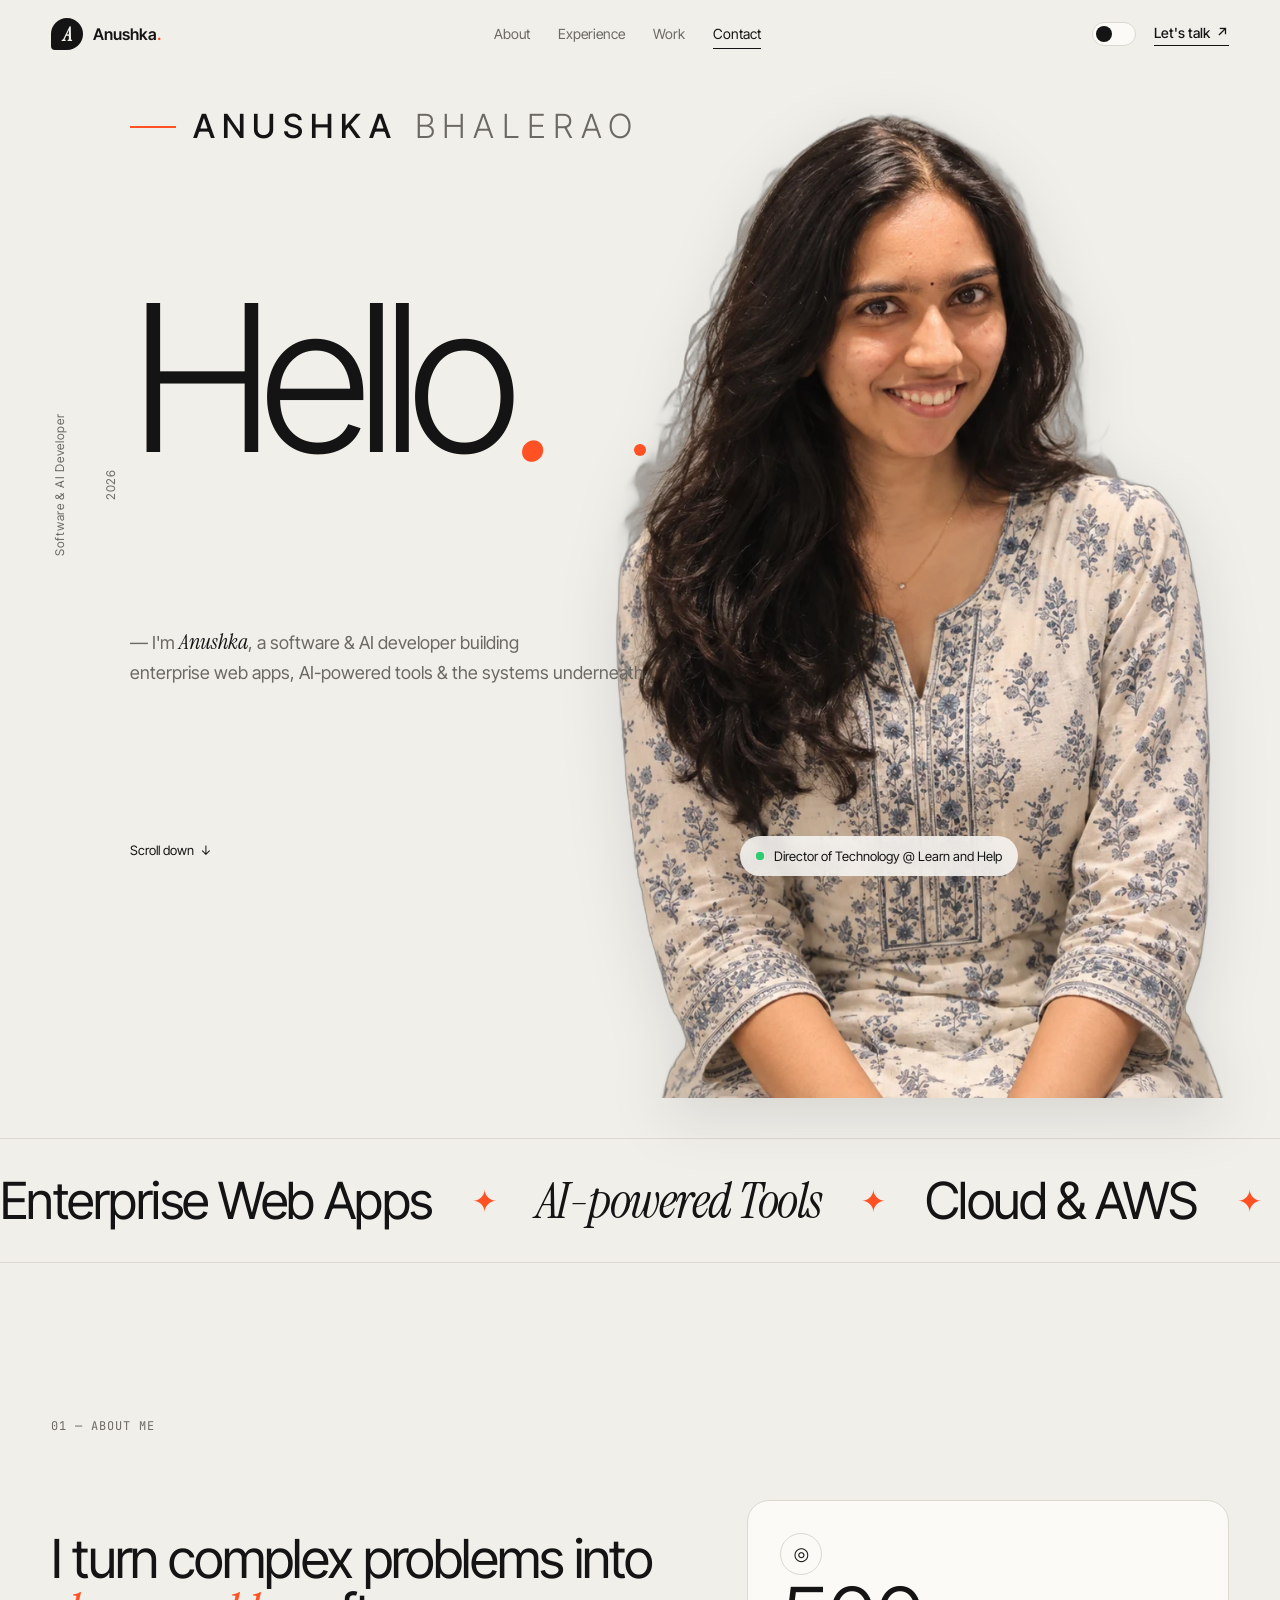
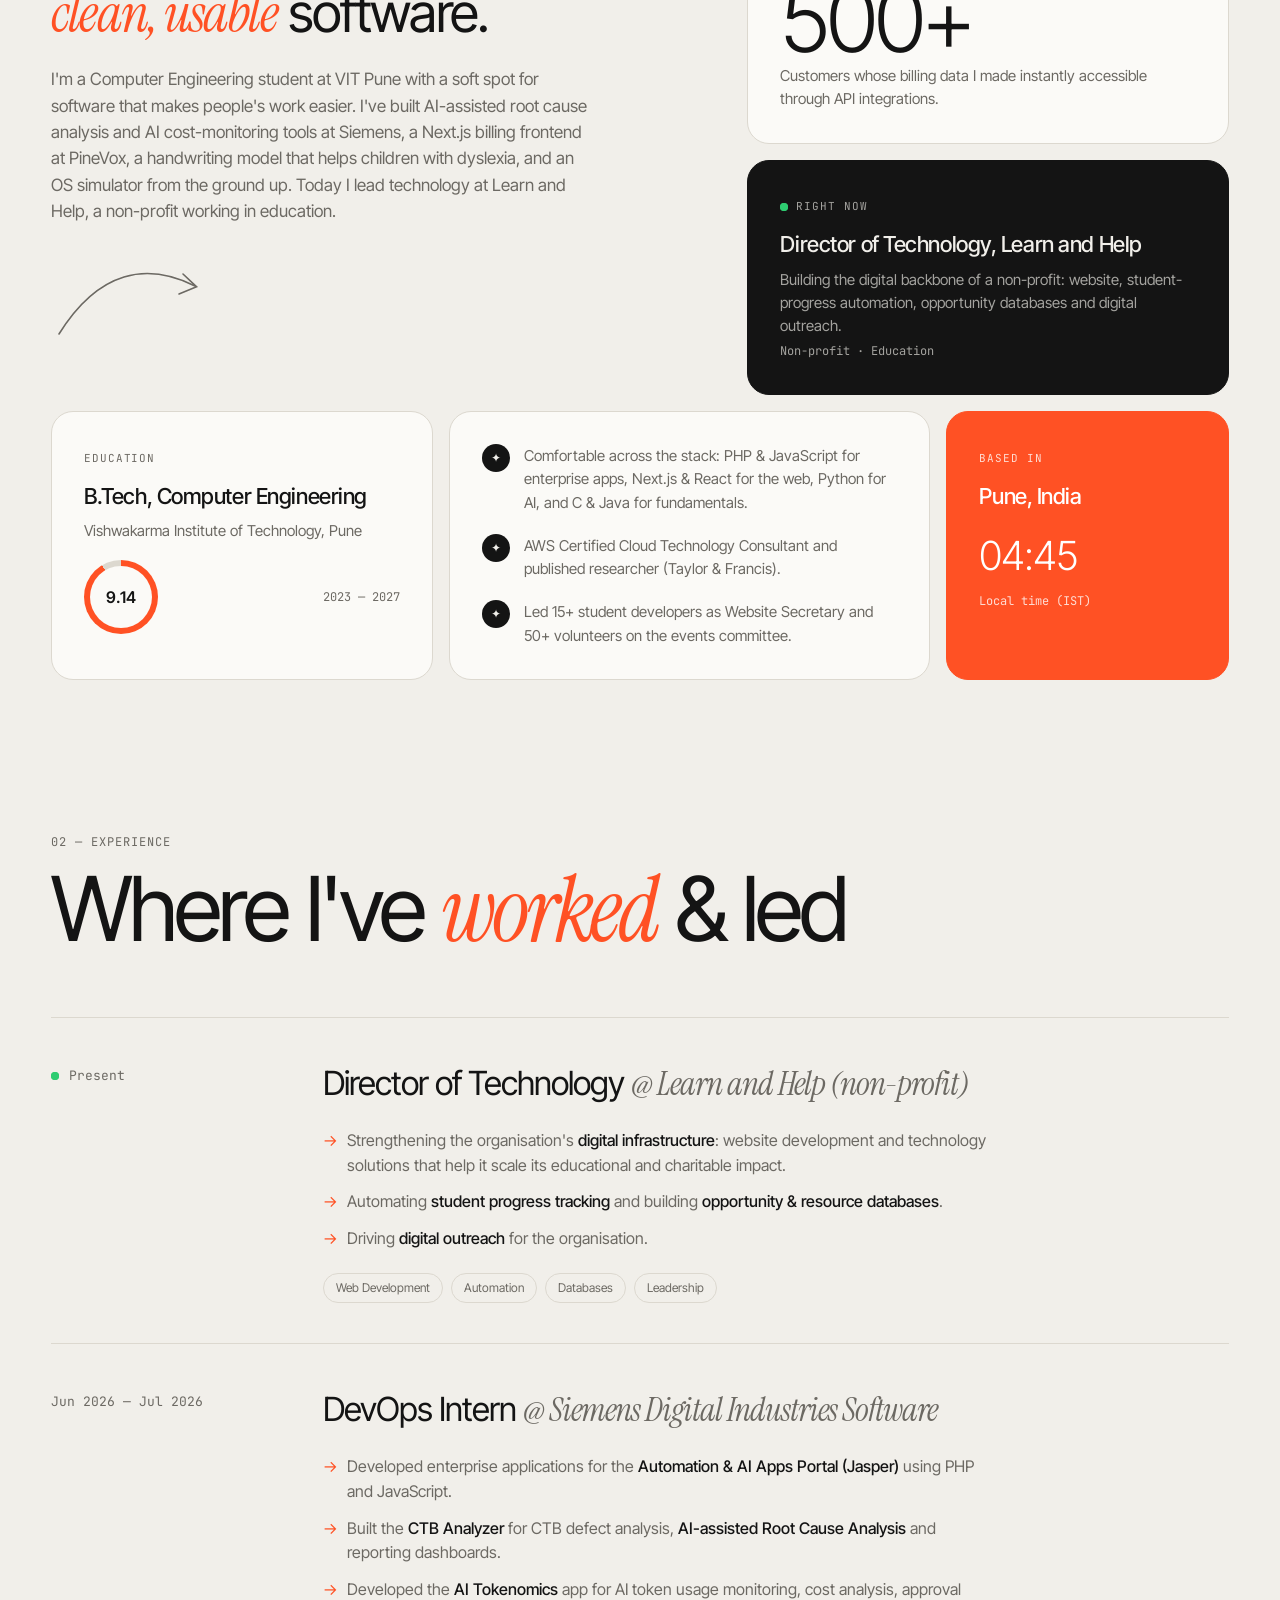
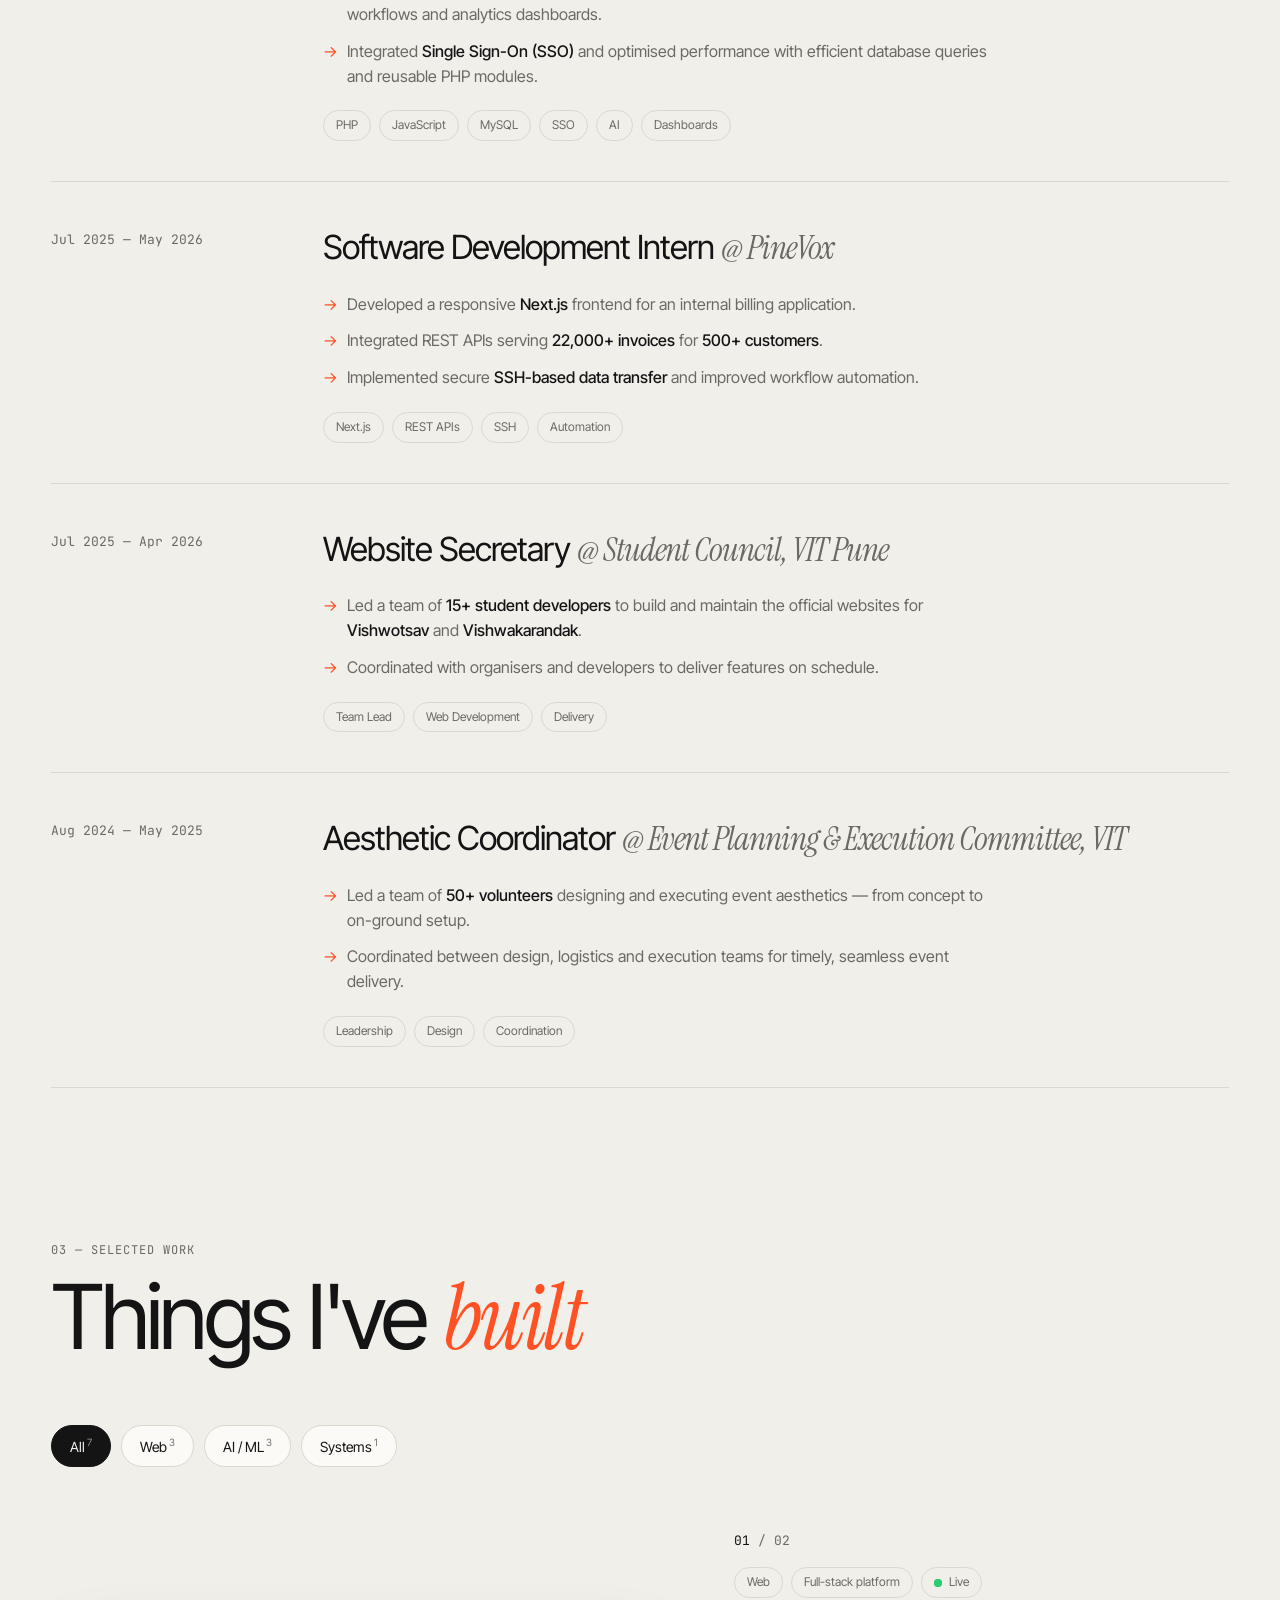
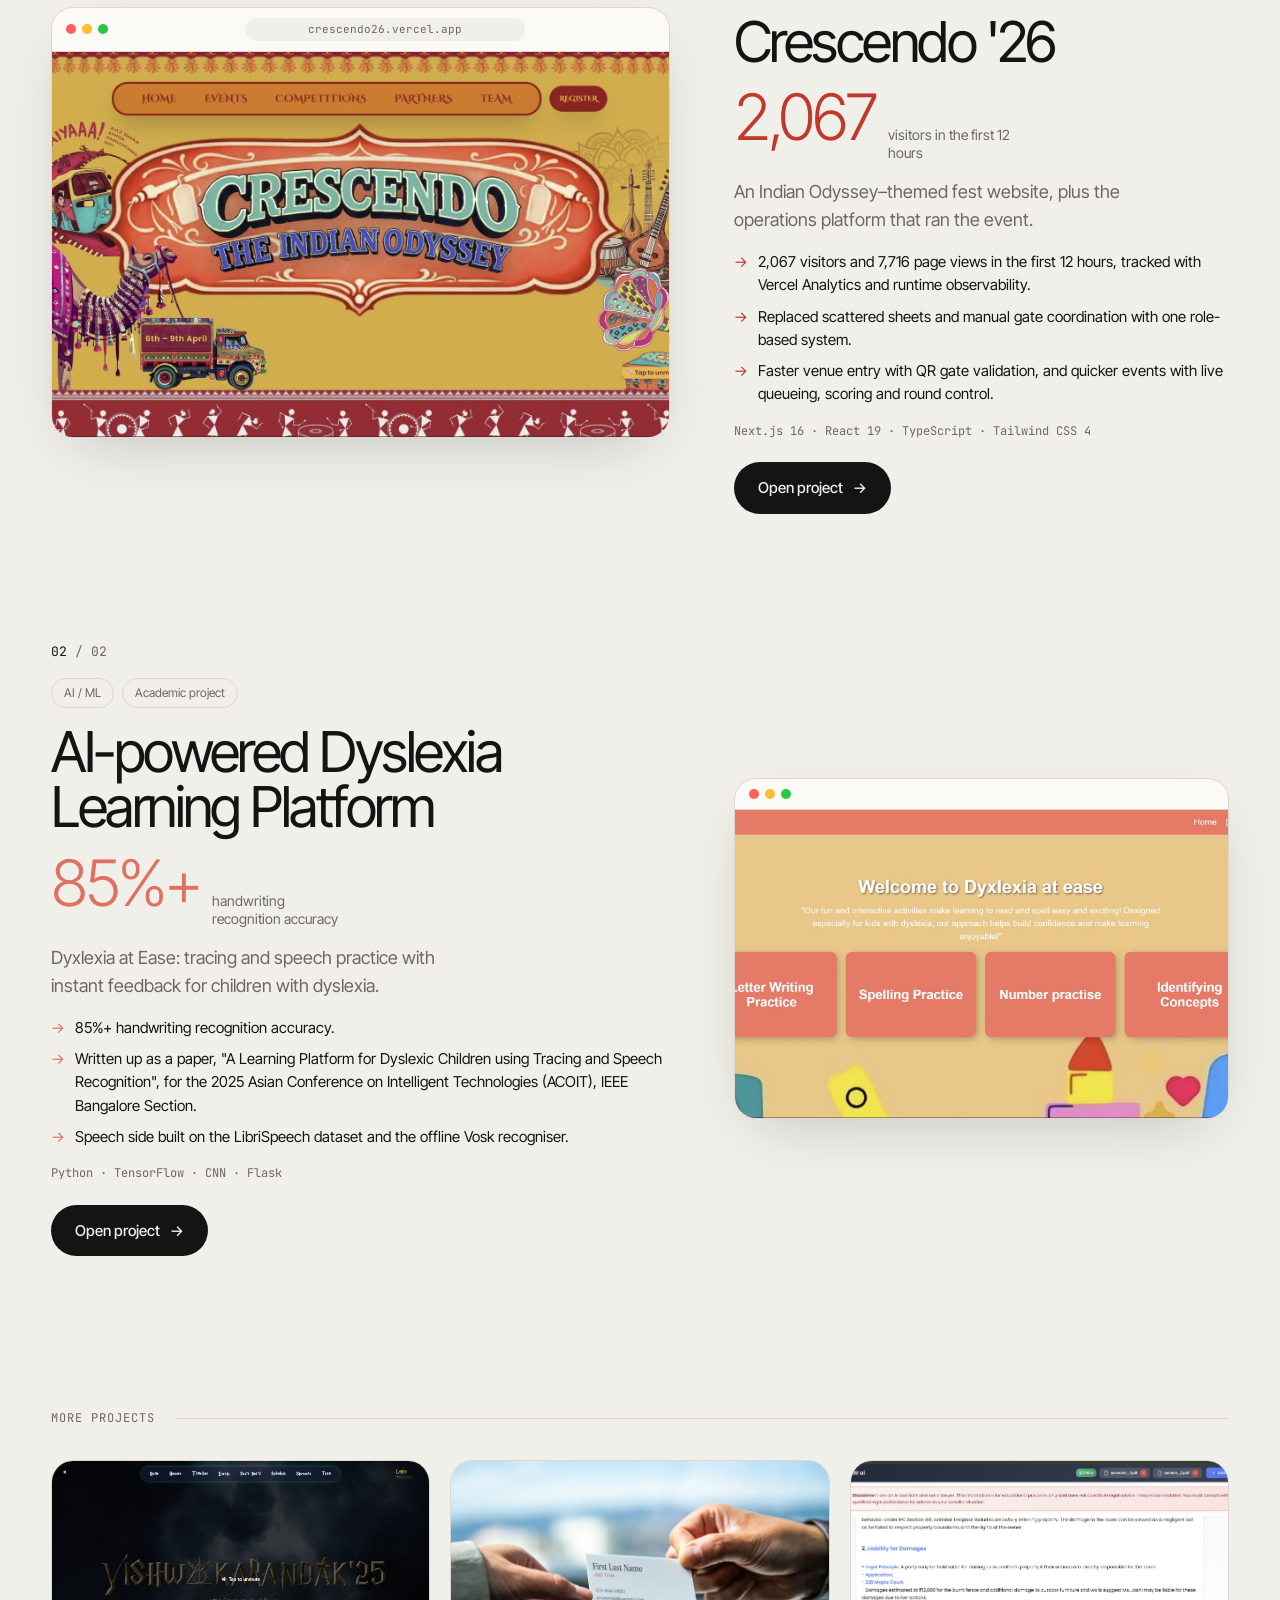
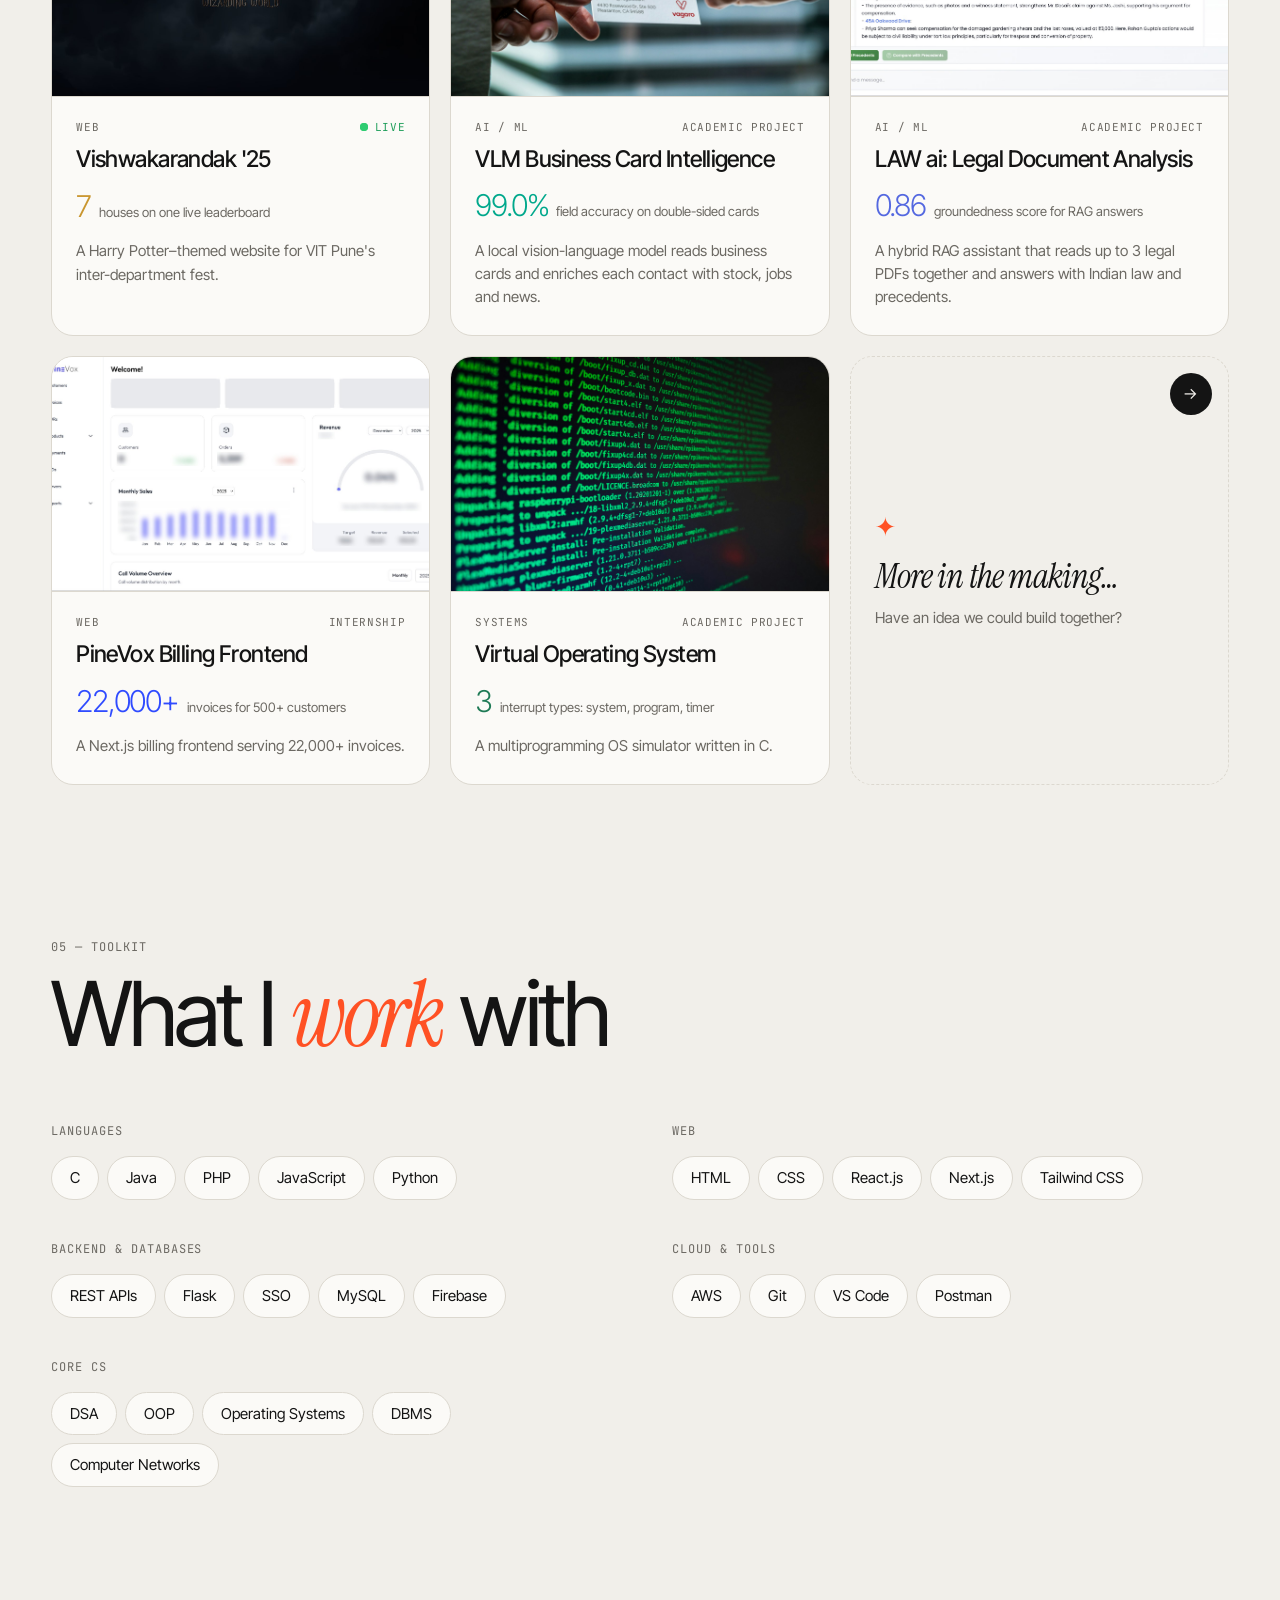
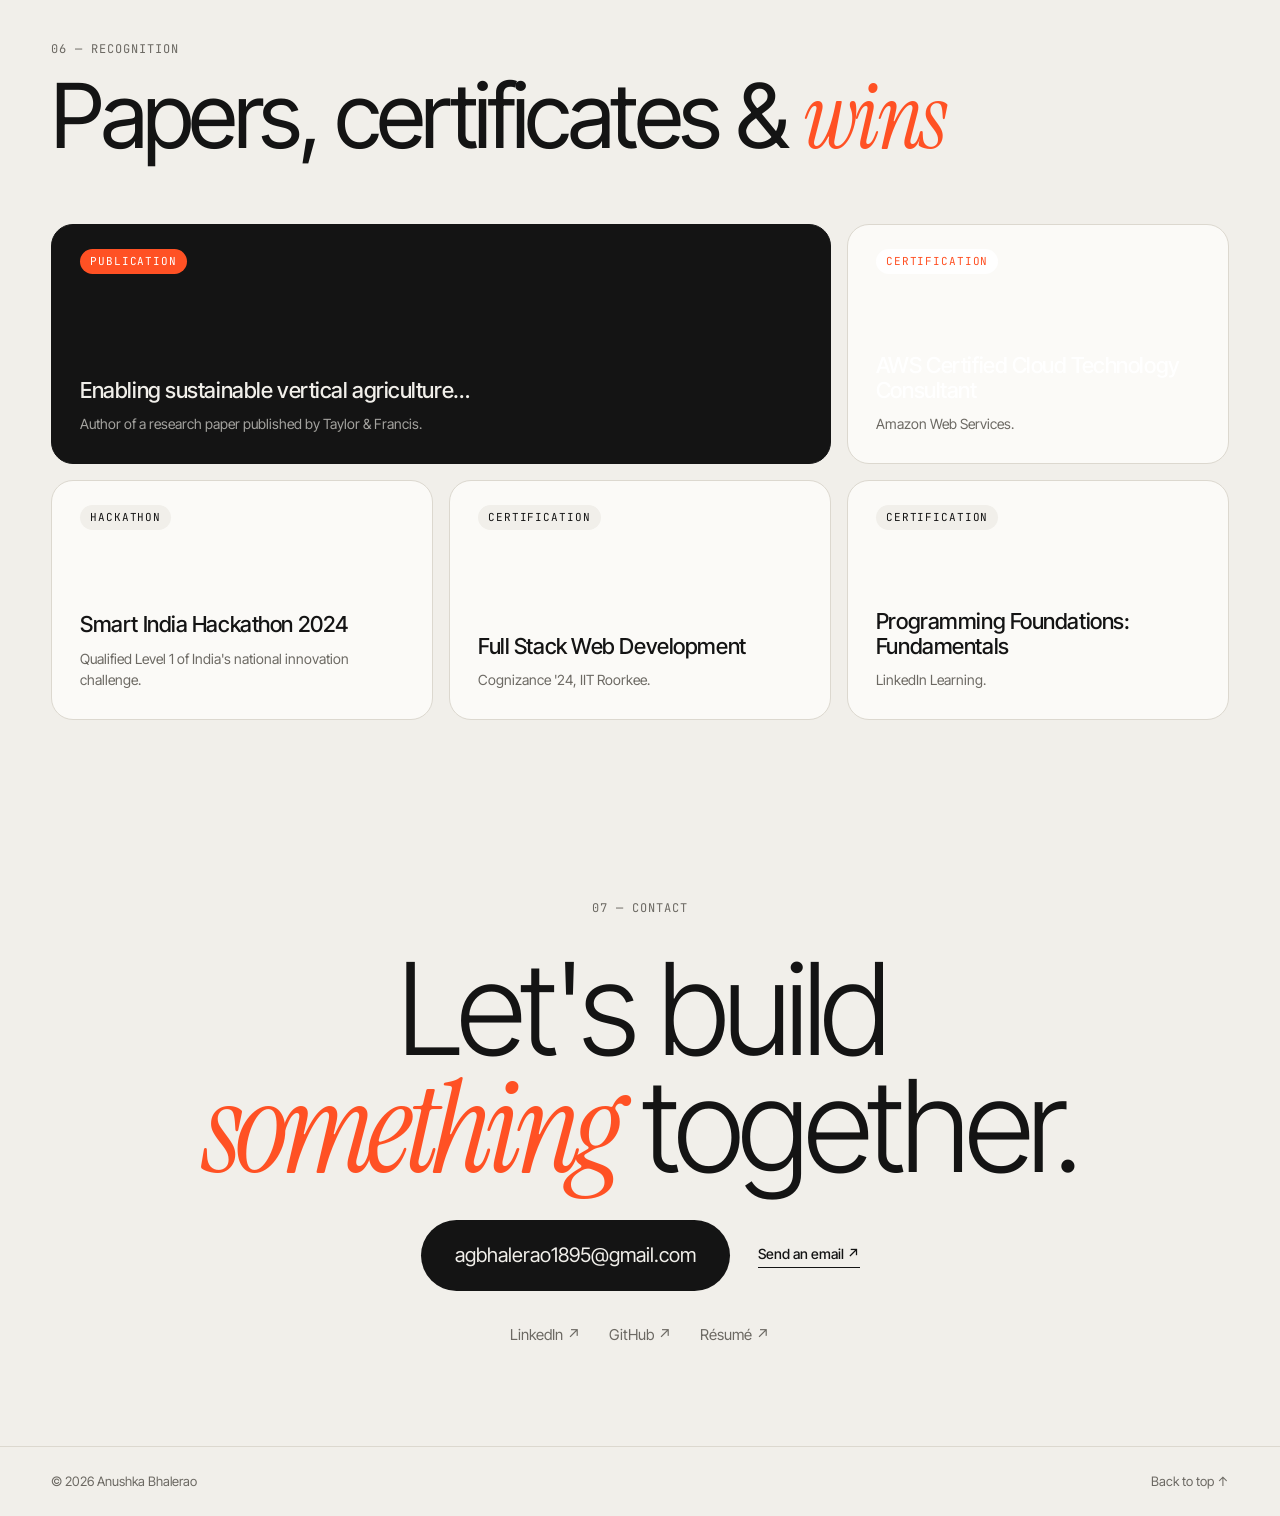
==== commit 0bf87fc6: "added porjects" ====
--- a/index.html
+++ b/index.html
@@ -33,7 +33,6 @@
       <a href="#about">About</a>
       <a href="#experience">Experience</a>
       <a href="#work">Work</a>
-      <a href="#playground">Playground</a>
       <a href="#contact">Contact</a>
     </nav>
     <div class="nav-actions">
@@ -56,11 +55,7 @@
       </aside>
 
       <div class="hero-left">
-        <div class="hero-stats reveal">
-          <div><strong><sup>+</sup><span class="count" data-to="22000">0</span></strong><small>Invoices surfaced<br />at PineVox</small></div>
-          <div><strong><span class="count" data-to="9.14" data-decimals="2">0</span></strong><small>CGPA at<br />VIT Pune</small></div>
-          <div><strong><span class="count" data-to="85">0</span><sup>%</sup></strong><small>Handwriting model<br />accuracy</small></div>
-        </div>
+        <p class="hero-name reveal"><span>Anushka</span> <span>Bhalerao</span></p>
 
         <h1 class="hero-title" aria-label="Hello">
           <span class="split">Hello</span><span class="hero-dot">.</span>
@@ -230,29 +225,7 @@
       <div class="project-grid" id="projectGrid"></div>
     </section>
 
-    <!-- ============ PLAYGROUND ============ -->
-    <section class="section playground" id="playground">
-      <div class="section-head">
-        <span class="eyebrow">04 — Playground</span>
-        <h2 class="section-title">Trace a <em>letter</em></h2>
-      </div>
-
-      <div class="play-grid">
-        <div class="play-copy reveal">
-          <p>A tiny nod to my Dyslexia Learning Platform, where children practise tracing letters and an EMNIST-trained model checks their handwriting.</p>
-          <p>Try it: trace the faint letter with your mouse or finger. You'll get a score based on how much of the letter you covered.</p>
-          <div class="play-controls">
-            <button class="chip" id="nextLetter">New letter ↻</button>
-            <button class="chip" id="clearCanvas">Clear</button>
-          </div>
-          <p class="play-score" id="playScore">Coverage: <b>0%</b></p>
-        </div>
-        <div class="canvas-wrap reveal">
-          <canvas id="traceCanvas" width="600" height="600" aria-label="Letter tracing canvas"></canvas>
-          <span class="canvas-hint" id="canvasHint">draw here ✎</span>
-        </div>
-      </div>
-    </section>
+
 
     <!-- ============ SKILLS ============ -->
     <section class="section skills" id="skills">
@@ -327,7 +300,6 @@
 
   <footer class="footer">
     <span>© <span class="year"></span> Anushka Bhalerao</span>
-    <span>Designed &amp; built with HTML, CSS &amp; JS</span>
     <a href="#top">Back to top ↑</a>
   </footer>
 
--- a/style.css
+++ b/style.css
@@ -218,10 +218,13 @@
 
 .hero-left { display: flex; flex-direction: column; justify-content: space-between; gap: 32px; position: relative; z-index: 2; }
 
-.hero-stats { display: flex; gap: clamp(20px, 3vw, 48px); flex-wrap: wrap; }
-.hero-stats strong { display: block; font-size: clamp(28px, 3vw, 42px); font-weight: 400; letter-spacing: -0.03em; line-height: 1; }
-.hero-stats sup { font-size: 0.5em; vertical-align: top; position: relative; top: 0.2em; }
-.hero-stats small { display: block; font-size: 12px; color: var(--muted); margin-top: 8px; line-height: 1.35; }
+.hero-name {
+  display: flex; align-items: center; gap: 0.5em; flex-wrap: wrap;
+  font-size: clamp(22px, 2.6vw, 38px); font-weight: 500; letter-spacing: 0.22em;
+  text-transform: uppercase; line-height: 1;
+}
+.hero-name::before { content: ""; width: 1.4em; height: 2px; background: var(--accent); }
+.hero-name span:last-child { font-weight: 300; color: var(--muted); }
 
 .hero-title {
   font-size: clamp(96px, 16vw, 260px);
@@ -522,27 +525,6 @@
 .art-label {
   position: absolute; left: 16px; bottom: 14px; z-index: 1;
   font-family: var(--font-mono); font-size: 11px; text-transform: uppercase; letter-spacing: 0.08em; opacity: 0.8;
-}
-
-/* ---------- Playground ---------- */
-.play-grid { display: grid; grid-template-columns: 1fr 1fr; gap: clamp(24px, 4vw, 64px); align-items: center; }
-.play-copy p { color: var(--muted); font-size: 17px; margin-bottom: 16px; max-width: 46ch; }
-.play-controls { display: flex; gap: 10px; margin: 24px 0; }
-.play-score { font-family: var(--font-mono); font-size: 14px; }
-.play-score b { color: var(--accent); font-size: 28px; font-weight: 500; margin-left: 6px; }
-.canvas-wrap {
-  position: relative; aspect-ratio: 1; width: 100%; max-width: 520px; justify-self: end;
-  background: var(--surface); border: 1px dashed var(--line); border-radius: var(--radius);
-  overflow: hidden;
-  background-image: linear-gradient(var(--line) 1px, transparent 1px), linear-gradient(90deg, var(--line) 1px, transparent 1px);
-  background-size: 40px 40px;
-  background-position: -1px -1px;
-}
-#traceCanvas { width: 100%; height: 100%; touch-action: none; cursor: crosshair; display: block; }
-.canvas-hint {
-  position: absolute; right: 16px; bottom: 14px;
-  font-family: var(--font-serif); font-style: italic; font-size: 20px; color: var(--muted);
-  pointer-events: none; transition: opacity 0.4s;
 }
 
 /* ---------- Skills ---------- */
@@ -651,7 +633,7 @@
   .awards { grid-template-columns: 1fr; }
   .project-grid { grid-template-columns: minmax(0, 1fr); }
   .award:first-child { grid-column: auto; }
-  .hero-stats { gap: 20px; }
+  .hero-name { letter-spacing: 0.16em; }
   .footer { justify-content: center; text-align: center; }
 }
 
